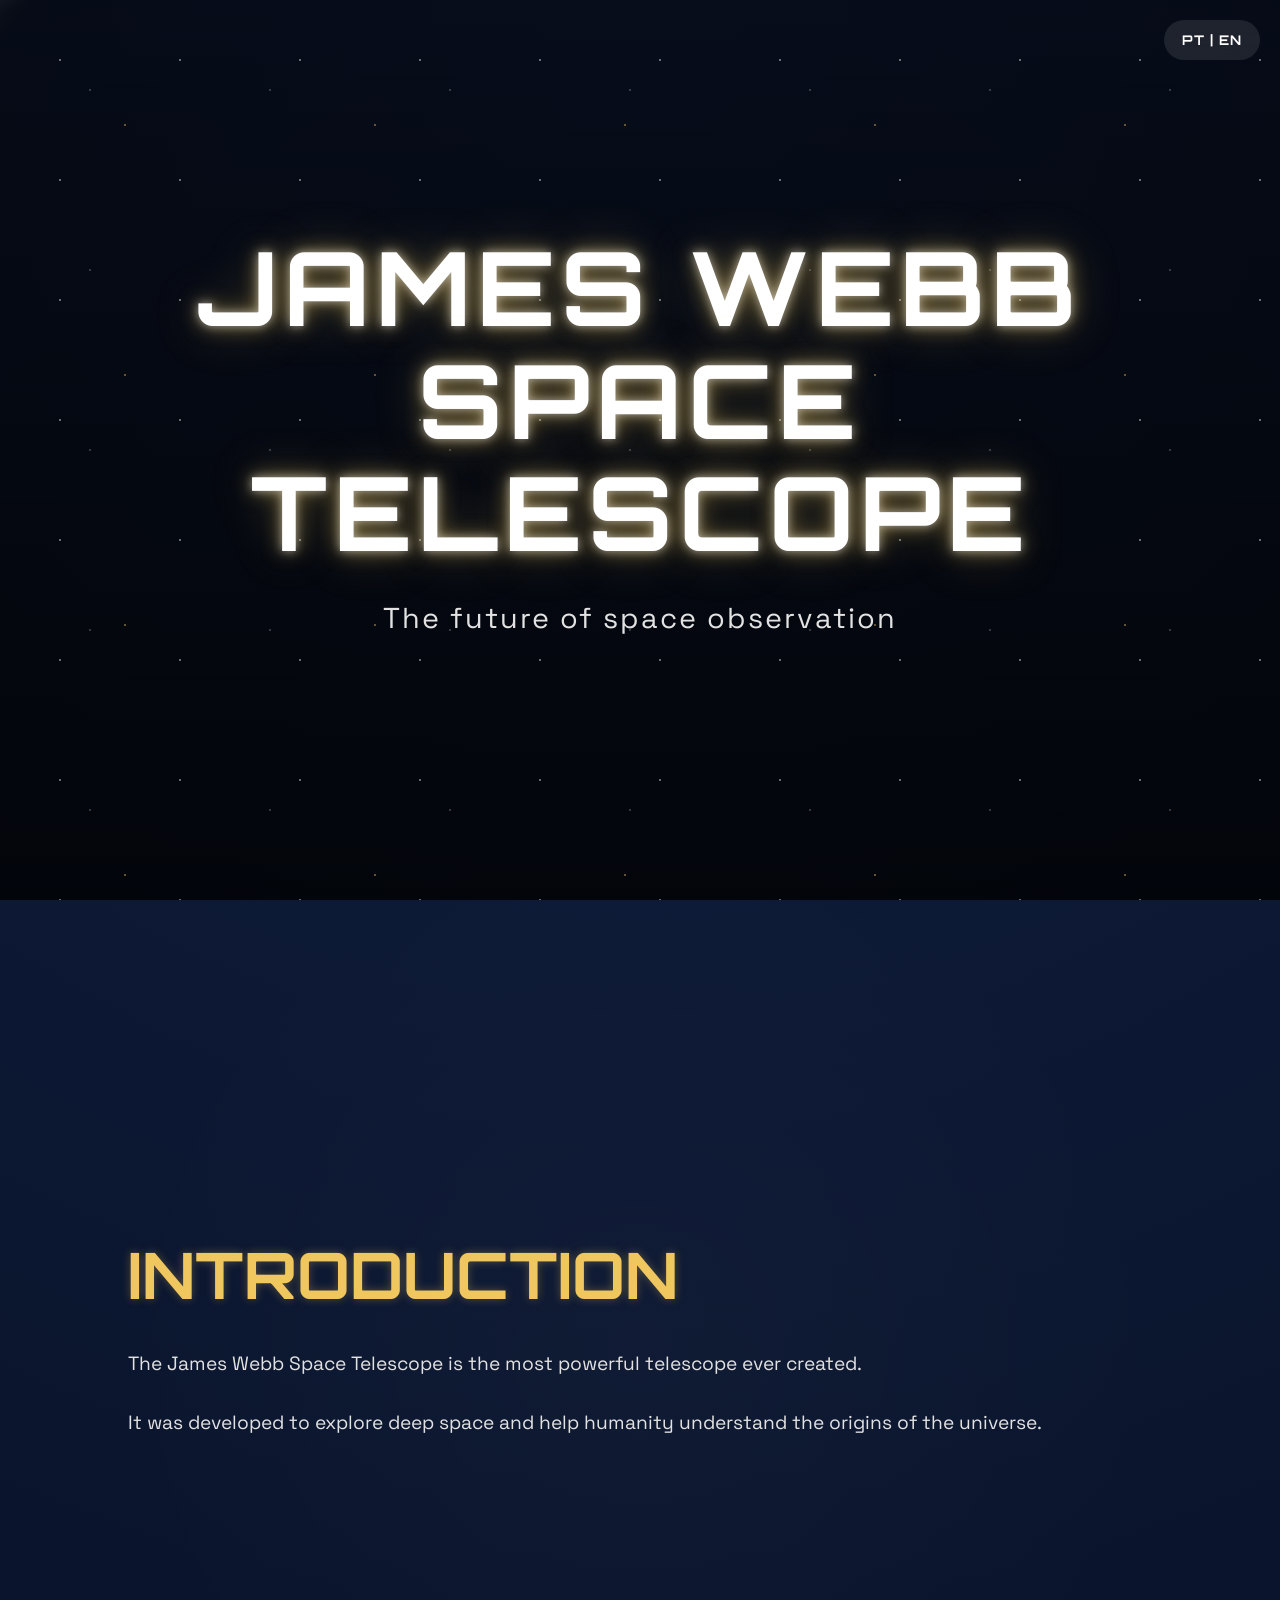
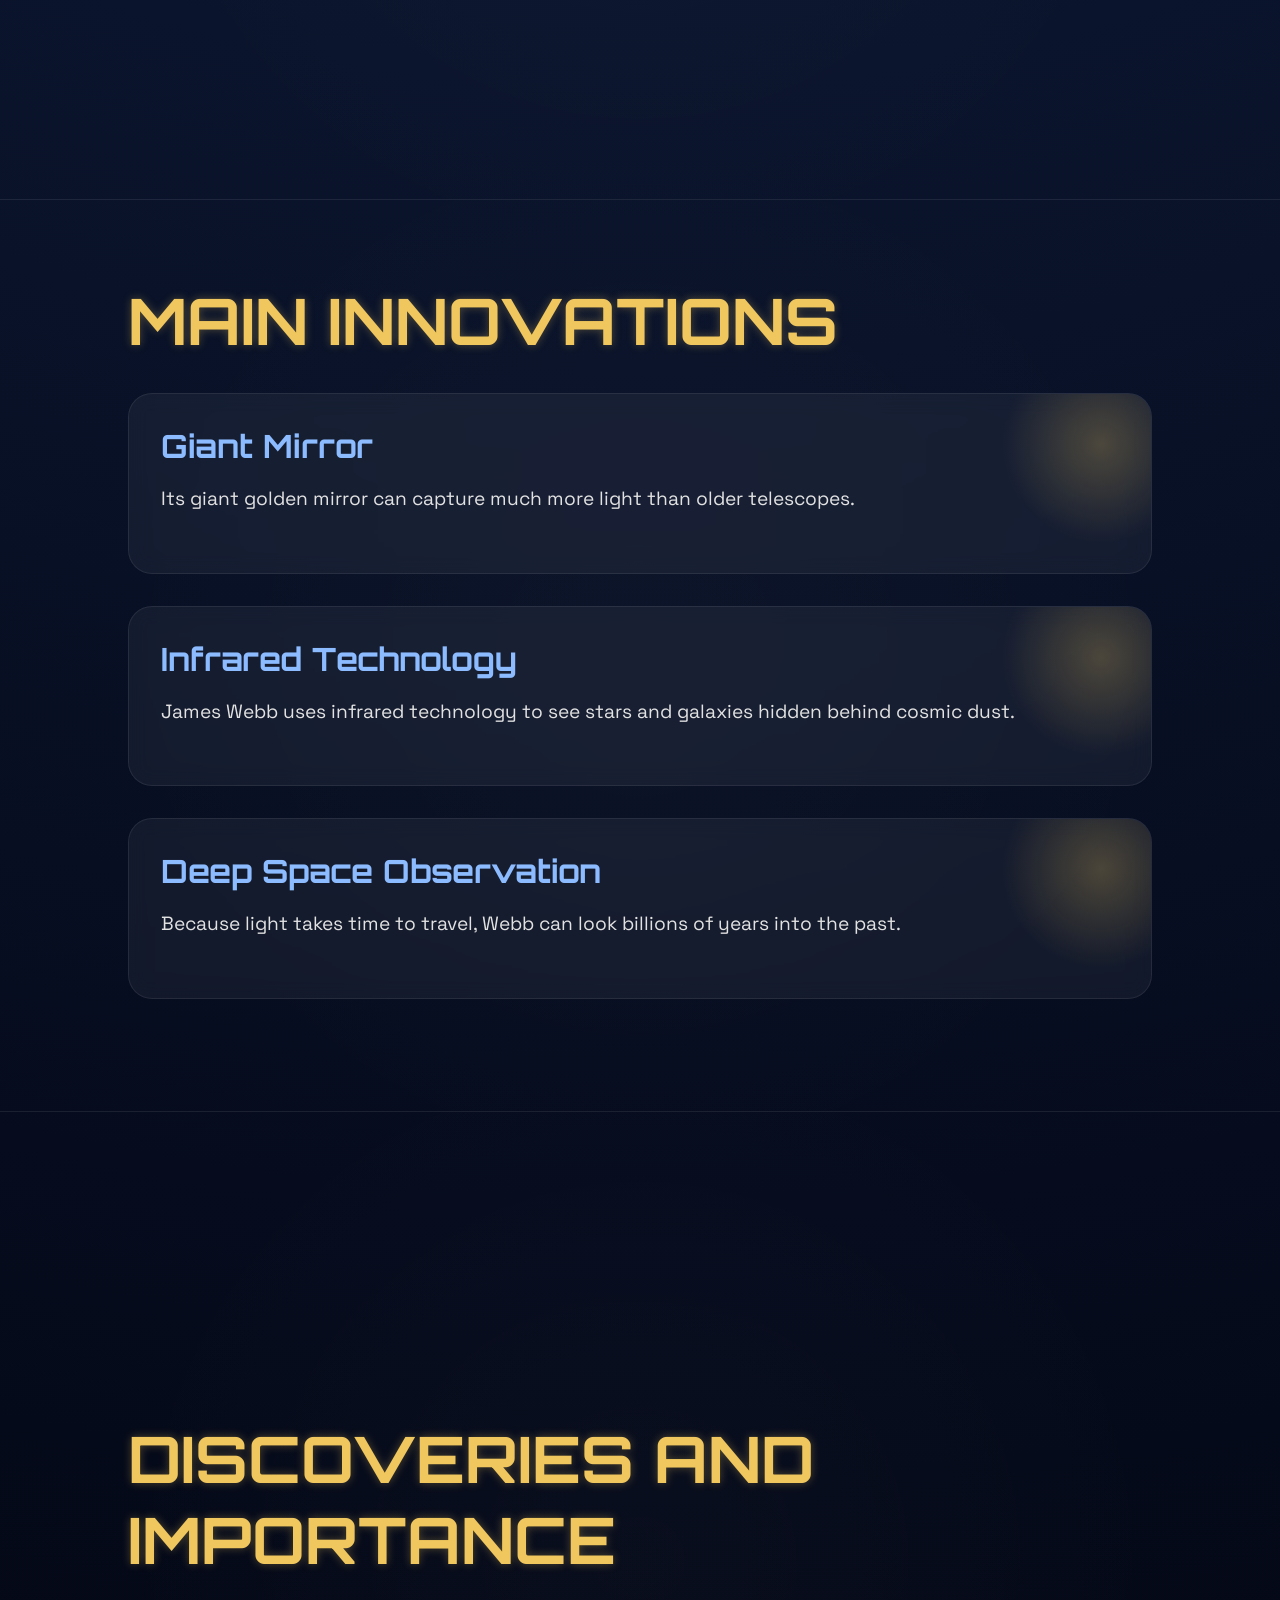
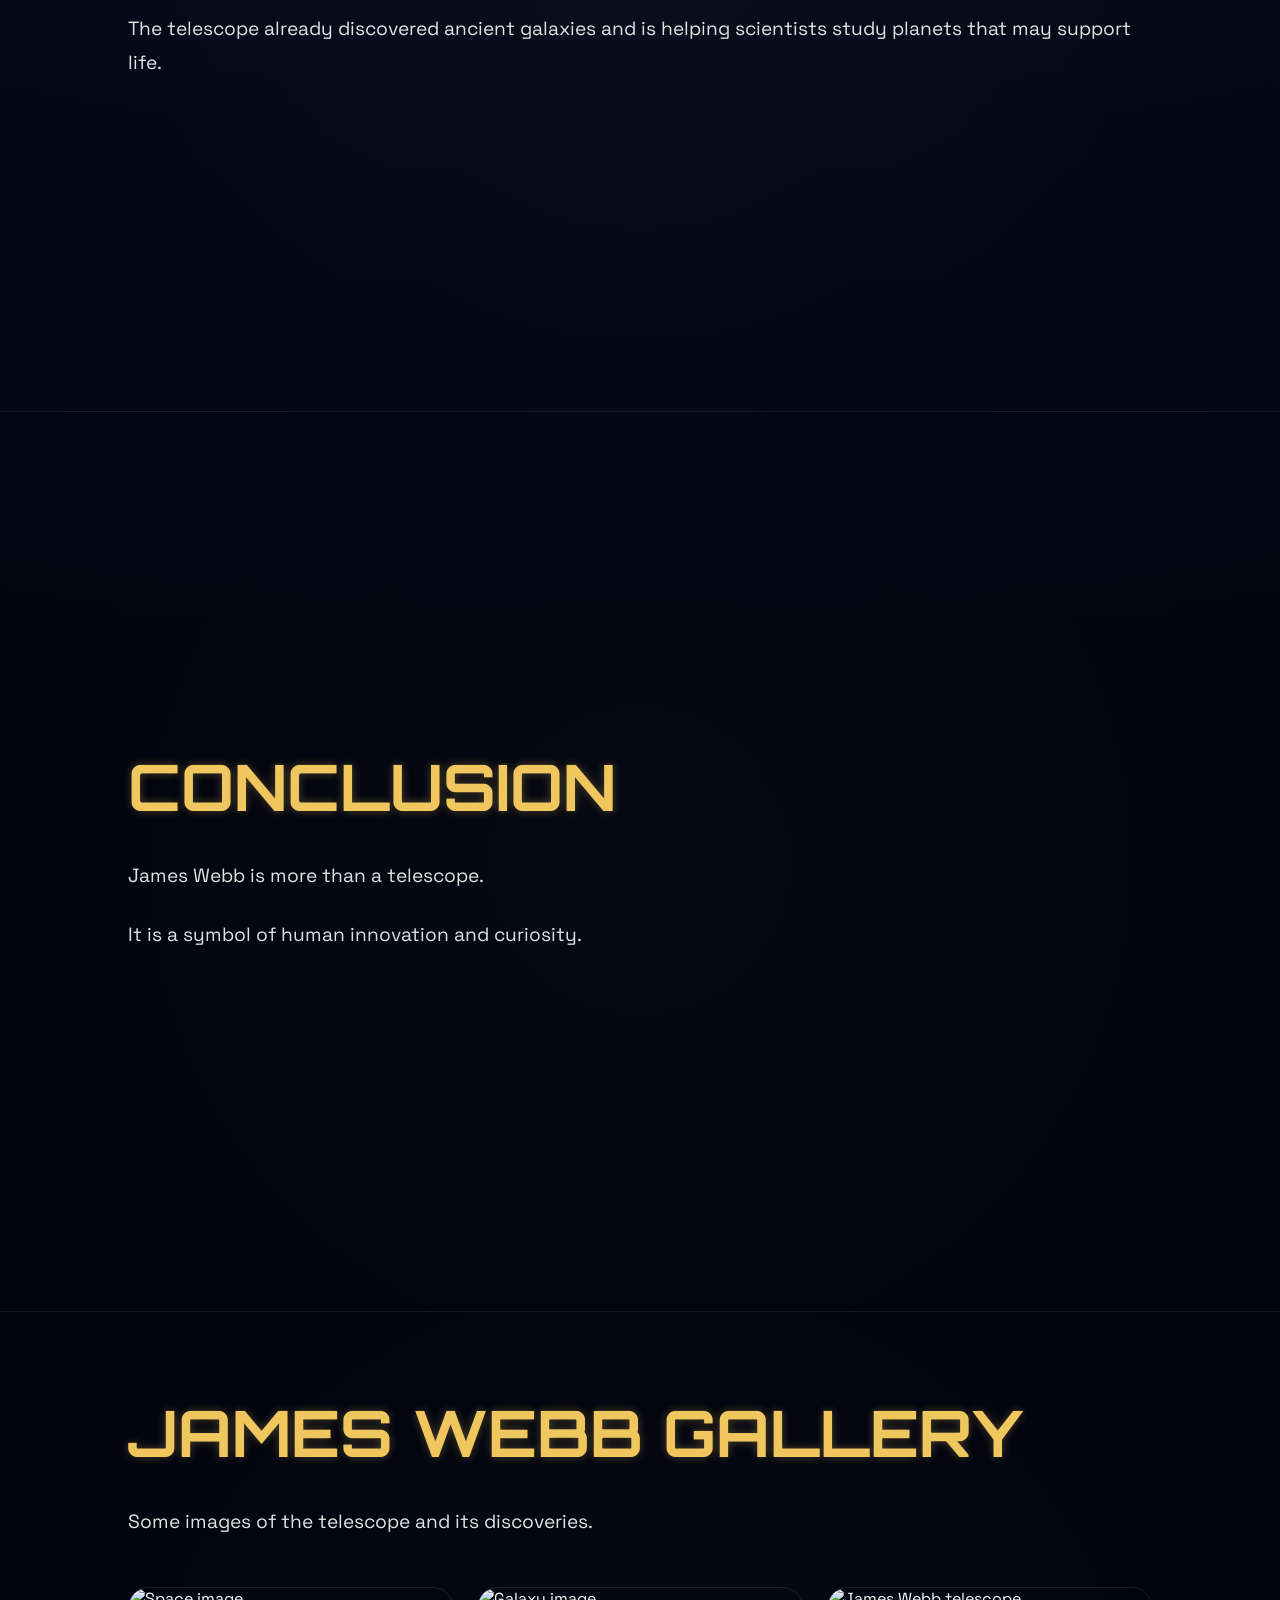
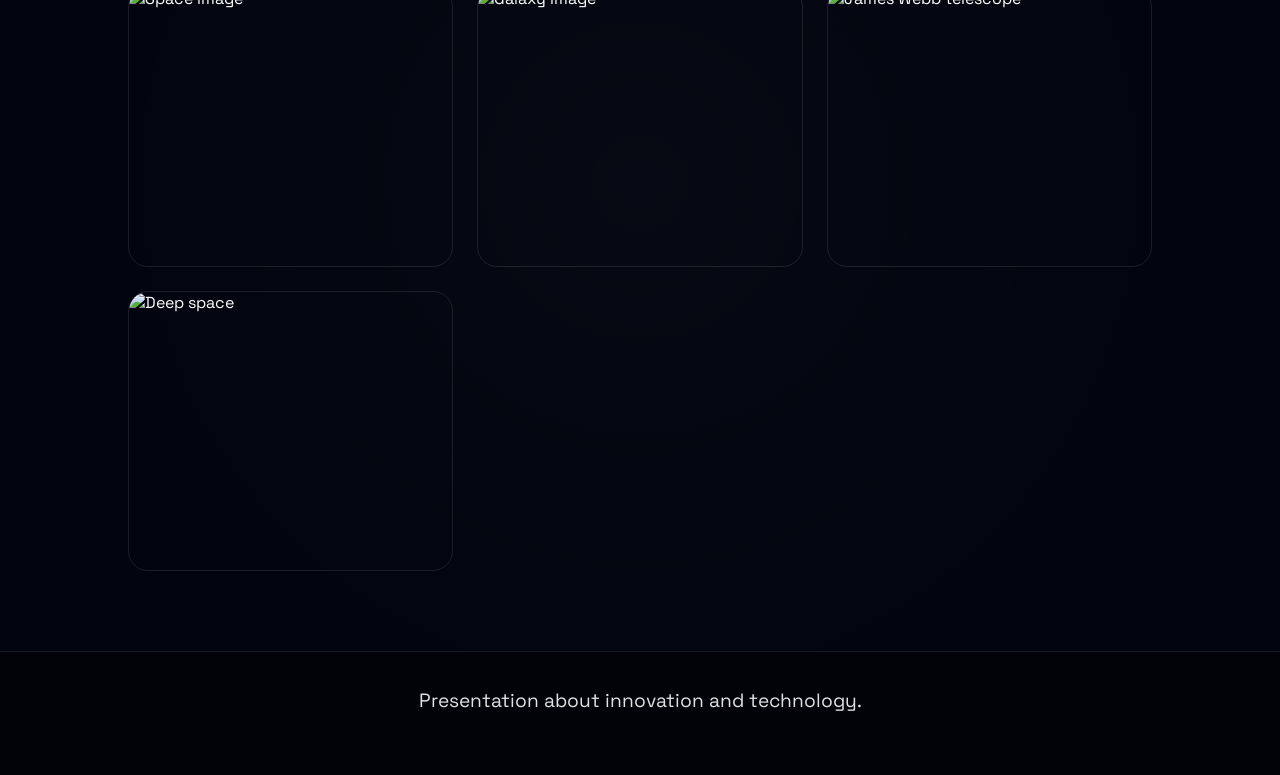
==== index.html @ 419c074c "Add files via upload" ====
<!doctype html>
<html lang="en">
  <head>

    <!-- Ícone da página -->
    <link rel="icon" type="image/x-icon" href="https://www.esa.int/var/esa/storage/images/esa_multimedia/images/2021/06/webb_spacecraft_artist_s_impression/23320227-1-eng-GB/Webb_spacecraft_artist_s_impression_pillars.png" />

    <!-- Configurações básicas -->
    <meta charset="UTF-8" />
    <meta name="viewport" content="width=device-width, initial-scale=1.0" />

    <!-- Fontes -->
    <link rel="preconnect" href="https://fonts.googleapis.com" />
    <link rel="preconnect" href="https://fonts.gstatic.com" crossorigin />

    <link
      href="https://fonts.googleapis.com/css2?family=Orbitron:wght@400;600;700;800&family=Space+Grotesk:wght@300;400;500;700&display=swap"
      rel="stylesheet"
    />

    <!-- CSS -->
    <link rel="stylesheet" href="style.css" />

    <!-- Título -->
    <title>James Webb Space Telescope</title>
  </head>

  <body>
    <!-- James Webb seguindo o cursor -->

    <img
      id="webb-follow"
      src="https://www.esa.int/var/esa/storage/images/esa_multimedia/images/2021/06/webb_spacecraft_artist_s_impression/23320227-1-eng-GB/Webb_spacecraft_artist_s_impression_pillars.png"
      alt="James Webb Telescope"
    />

    <!-- Botão de tradução -->
    <button id="translate-button">PT | EN</button>

    <!-- Cabeçalho -->
    <header class="header">
      <div class="hero-content">
        <!-- Português -->
        <h1 class="lang-pt">Telescópio Espacial James Webb</h1>

        <!-- Inglês -->
        <h1 class="lang-en">James Webb Space Telescope</h1>

        <!-- Português -->
        <p class="subtitle lang-pt">O futuro da observação espacial</p>

        <!-- Inglês -->
        <p class="subtitle lang-en">The future of space observation</p>
      </div>
    </header>

    <!-- Conteúdo principal -->
    <main class="main-content">
      <!-- Introdução -->
      <section>
        <div class="content">
          <h2 class="lang-pt">Introdução</h2>

          <h2 class="lang-en">Introduction</h2>

          <p class="lang-pt">
            O James Webb é o telescópio mais poderoso já criado.
          </p>

          <p class="lang-en">
            The James Webb Space Telescope is the most powerful telescope ever
            created.
          </p>

          <p class="lang-pt">
            Ele foi desenvolvido para explorar o espaço profundo e ajudar a
            humanidade a entender a origem do universo.
          </p>

          <p class="lang-en">
            It was developed to explore deep space and help humanity understand
            the origins of the universe.
          </p>
        </div>
      </section>

      <!-- Inovações -->
      <section>
        <div class="content">
          <h2 class="lang-pt">Principais Inovações</h2>

          <h2 class="lang-en">Main Innovations</h2>

          <!-- Card -->
          <article>
            <h3 class="lang-pt">Espelho Gigante</h3>

            <h3 class="lang-en">Giant Mirror</h3>

            <p class="lang-pt">
              Seu enorme espelho dourado consegue captar muito mais luz que
              telescópios antigos.
            </p>

            <p class="lang-en">
              Its giant golden mirror can capture much more light than older
              telescopes.
            </p>
          </article>

          <!-- Card -->
          <article>
            <h3 class="lang-pt">Tecnologia Infravermelha</h3>

            <h3 class="lang-en">Infrared Technology</h3>

            <p class="lang-pt">
              O James Webb utiliza tecnologia infravermelha para observar
              estrelas e galáxias escondidas.
            </p>

            <p class="lang-en">
              James Webb uses infrared technology to see stars and galaxies
              hidden behind cosmic dust.
            </p>
          </article>

          <!-- Card -->
          <article>
            <h3 class="lang-pt">Observação do Espaço Profundo</h3>

            <h3 class="lang-en">Deep Space Observation</h3>

            <p class="lang-pt">
              Como a luz leva tempo para viajar, o Webb consegue observar
              bilhões de anos no passado.
            </p>

            <p class="lang-en">
              Because light takes time to travel, Webb can look billions of
              years into the past.
            </p>
          </article>
        </div>
      </section>

      <!-- Descobertas -->
      <section>
        <div class="content">
          <h2 class="lang-pt">Descobertas e Importância</h2>

          <h2 class="lang-en">Discoveries and Importance</h2>

          <p class="lang-pt">
            O telescópio já descobriu galáxias antigas e ajuda cientistas a
            estudar planetas que podem abrigar vida.
          </p>

          <p class="lang-en">
            The telescope already discovered ancient galaxies and is helping
            scientists study planets that may support life.
          </p>
        </div>
      </section>

      <!-- Conclusão -->
      <section>
        <div class="content">
          <h2 class="lang-pt">Conclusão</h2>

          <h2 class="lang-en">Conclusion</h2>

          <p class="lang-pt">O James Webb é mais que um telescópio.</p>

          <p class="lang-en">James Webb is more than a telescope.</p>

          <p class="lang-pt">
            Ele é um símbolo da inovação e da curiosidade humana.
          </p>

          <p class="lang-en">
            It is a symbol of human innovation and curiosity.
          </p>
        </div>
      </section>

      <!-- Galeria Final -->

      <section class="gallery-section">
        <div class="content">
          <!-- Português -->
          <h2 class="lang-pt">Galeria do James Webb</h2>

          <!-- Inglês -->
          <h2 class="lang-en">James Webb Gallery</h2>

          <!-- Português -->
          <p class="lang-pt">
            Algumas imagens do telescópio e de suas descobertas.
          </p>

          <!-- Inglês -->
          <p class="lang-en">
            Some images of the telescope and its discoveries.
          </p>

          <!-- Grid de imagens -->
          <div class="gallery-grid">
            <!-- Imagem 1 -->
            <img
              src="https://images.unsplash.com/photo-1446776877081-d282a0f896e2?q=80&w=2072&auto=format&fit=crop"
              alt="Space image"
            />

            <!-- Imagem 2 -->
            <img
              src="https://images.unsplash.com/photo-1462331940025-496dfbfc7564?q=80&w=1974&auto=format&fit=crop"
              alt="Galaxy image"
            />

            <!-- Imagem 3 -->
            <img
              src="https://images.unsplash.com/photo-1451187580459-43490279c0fa?q=80&w=2072&auto=format&fit=crop"
              alt="James Webb telescope"
            />

            <!-- Imagem 4 -->
            <img
              src="https://images.unsplash.com/photo-1419242902214-272b3f66ee7a?q=80&w=2013&auto=format&fit=crop"
              alt="Deep space"
            />
          </div>
        </div>
      </section>
    </main>

    <!-- Rodapé -->
    <footer class="footer">
      <p class="lang-pt">Apresentação sobre inovação e tecnologia.</p>

      <p class="lang-en">Presentation about innovation and technology.</p>
    </footer>

    <script src="script.js"></script>
  </body>
</html>
---- style.css ----
/* RESET */

* {
  margin: 0;
  padding: 0;
  box-sizing: border-box;
}

/* BODY */

body {
  background: radial-gradient(circle at top, #102042, #02040f 70%);

  color: white;

  font-family: "Space Grotesk", sans-serif;

  overflow-x: hidden;

  scroll-behavior: smooth;
}

/* =========================
   BOTÃO TRADUTOR
========================= */

#translate-button {
  position: fixed;

  top: 20px;
  right: 20px;

  z-index: 999;

  padding: 12px 18px;

  border: none;
  border-radius: 50px;

  background: rgba(255, 255, 255, 0.1);

  color: white;

  font-family: "Orbitron", sans-serif;

  font-weight: bold;

  letter-spacing: 1px;

  cursor: pointer;

  backdrop-filter: blur(10px);

  transition: 0.3s;
}

#translate-button:hover {
  background: rgba(255, 255, 255, 0.2);

  transform: scale(1.05);
}

/* =========================
   HEADER
========================= */

.header {
  min-height: 100vh;

  display: flex;
  justify-content: center;
  align-items: center;

  text-align: center;

  padding: 2rem;

  position: relative;

  overflow: hidden;
}

/* =========================
   IMAGEM DE FUNDO
========================= */

.header::before {
  content: "";

  position: absolute;
  inset: 0;

  background-image:
    linear-gradient(rgba(0, 0, 0, 0.6), rgba(0, 0, 0, 0.8)),
    url("https://media.newyorker.com/photos/62d1db70ae139235b1b5fd2e/master/pass/Galchen-Telescope.jpg");

  background-size: cover;
  background-position: center;

  animation: zoomBackground 25s linear infinite alternate;

  z-index: 0;
}

/* =========================
   ESTRELAS ANIMADAS
========================= */

.header::after {
  content: "";

  position: absolute;
  inset: 0;

  background-image:
    radial-gradient(white 1px, transparent 1px),
    radial-gradient(#ffffff80 1px, transparent 1px),
    radial-gradient(#f0c75e 1px, transparent 1px);

  background-size:
    120px 120px,
    180px 180px,
    250px 250px;

  opacity: 0.4;

  animation: starsMove 60s linear infinite;

  z-index: 0;
}

/* =========================
   HERO
========================= */

.hero-content {
  position: relative;

  z-index: 1;

  max-width: 1000px;

  animation: fadeUp 1.5s ease;
}

/* =========================
   TÍTULO PRINCIPAL
========================= */

h1 {
  font-family: "Orbitron", sans-serif;

  font-size: clamp(3rem, 8vw, 7rem);

  text-transform: uppercase;

  letter-spacing: 6px;

  line-height: 1.1;

  margin-bottom: 1.5rem;

  text-shadow:
    0 0 10px #ffffff80,
    0 0 20px #f0c75e80,
    0 0 50px #f0c75e50;
}

/* =========================
   SUBTITLE
========================= */

.subtitle {
  font-size: clamp(1.2rem, 3vw, 1.8rem);

  color: #e2e2e2;

  letter-spacing: 2px;
}

/* =========================
   MAIN
========================= */

.main-content {
  width: 100%;
}

/* =========================
   SECTIONS
========================= */

section {
  min-height: 100vh;

  display: flex;
  align-items: center;

  padding: 5rem 10%;

  border-bottom: 1px solid #ffffff15;

  position: relative;

  opacity: 0;

  transform: translateY(60px);

  transition:
    opacity 1s ease,
    transform 1s ease;
}

section.show {
  opacity: 1;

  transform: translateY(0);
}

/* =========================
   FUNDO DAS SEÇÕES
========================= */

section::before {
  content: "";

  position: absolute;
  inset: 0;

  background: radial-gradient(
    circle at center,
    rgba(255, 255, 255, 0.02),
    transparent 70%
  );

  pointer-events: none;
}

/* =========================
   CONTENT
========================= */

.content {
  width: 100%;
  max-width: 1100px;

  margin: auto;

  position: relative;
  z-index: 1;
}

/* =========================
   TÍTULOS
========================= */

h2 {
  font-family: "Orbitron", sans-serif;

  font-size: clamp(2rem, 5vw, 4rem);

  margin-bottom: 2rem;

  color: #f0c75e;

  text-transform: uppercase;

  text-shadow: 0 0 10px #f0c75e50;
}

h3 {
  font-family: "Orbitron", sans-serif;

  font-size: clamp(1.5rem, 3vw, 2rem);

  margin-bottom: 1rem;

  color: #8cbcff;
}

/* =========================
   TEXTOS
========================= */

p {
  font-size: clamp(1rem, 2vw, 1.2rem);

  line-height: 1.8;

  margin-bottom: 1.5rem;

  color: #e2e2e2;
}

/* =========================
   ARTICLES
========================= */

article {
  background: rgba(255, 255, 255, 0.05);

  border: 1px solid rgba(255, 255, 255, 0.08);

  border-radius: 24px;

  padding: 2rem;

  margin-bottom: 2rem;

  backdrop-filter: blur(10px);

  transition: 0.4s;

  overflow: hidden;

  position: relative;
}

/* brilho interno */

article::before {
  content: "";

  position: absolute;

  width: 200px;
  height: 200px;

  background: radial-gradient(rgba(240, 199, 94, 0.25), transparent 70%);

  top: -50px;
  right: -50px;
}

/* hover */

article:hover {
  transform: translateY(-8px);

  border-color: #f0c75e;

  box-shadow:
    0 0 25px #f0c75e30,
    0 0 60px #f0c75e15;
}

/* =========================
   FOOTER
========================= */

.footer {
  padding: 2rem;

  text-align: center;

  background-color: #010308;
}

/* =========================
   IDIOMAS
========================= */

.lang-pt {
  display: none;
}

.lang-en {
  display: block;
}

/* =========================
   GALERIA
========================= */

.gallery-section {
  min-height: auto;
}

.gallery-grid {
  display: grid;

  grid-template-columns: repeat(auto-fit, minmax(250px, 1fr));

  gap: 1.5rem;

  margin-top: 3rem;
}

/* imagens */

.gallery-grid img {
  width: 100%;

  height: 280px;

  object-fit: cover;

  border-radius: 20px;

  border: 1px solid rgba(255, 255, 255, 0.1);

  transition: 0.4s;

  cursor: pointer;
}

/* hover */

.gallery-grid img:hover {
  transform: scale(1.03);

  border-color: #f0c75e;

  box-shadow:
    0 0 20px #f0c75e40,
    0 0 50px #f0c75e20;
}

/* =========================
   ANIMAÇÕES
========================= */

@keyframes fadeUp {
  from {
    opacity: 0;
    transform: translateY(40px);
  }

  to {
    opacity: 1;
    transform: translateY(0);
  }
}

@keyframes starsMove {
  from {
    transform: translateY(0);
  }

  to {
    transform: translateY(-200px);
  }
}

@keyframes zoomBackground {
  from {
    transform: scale(1);
  }

  to {
    transform: scale(1.1);
  }
}

/* =========================
   RESPONSIVIDADE
========================= */

@media (max-width: 768px) {
  section {
    padding: 4rem 7%;
  }

  article {
    padding: 1.5rem;
  }

  #translate-button {
    top: 15px;
    right: 15px;
  }

  h1 {
    letter-spacing: 3px;
  }
}

/* =========================
   JAMES WEBB FOLLOW
========================= */

#webb-follow {
  position: fixed;

  width: 180px;

  pointer-events: none;

  z-index: 998;

  top: 0;
  left: 0;

  transform: translate(-50%, -50%) rotate(-15deg);

  transition: transform 0.15s linear;

  filter: drop-shadow(0 0 10px #ffffff50) drop-shadow(0 0 20px #f0c75e50);

  opacity: 0.9;
}

/* MOBILE */

@media (max-width: 768px) {
  #webb-follow {
    width: 50px;
  }
}
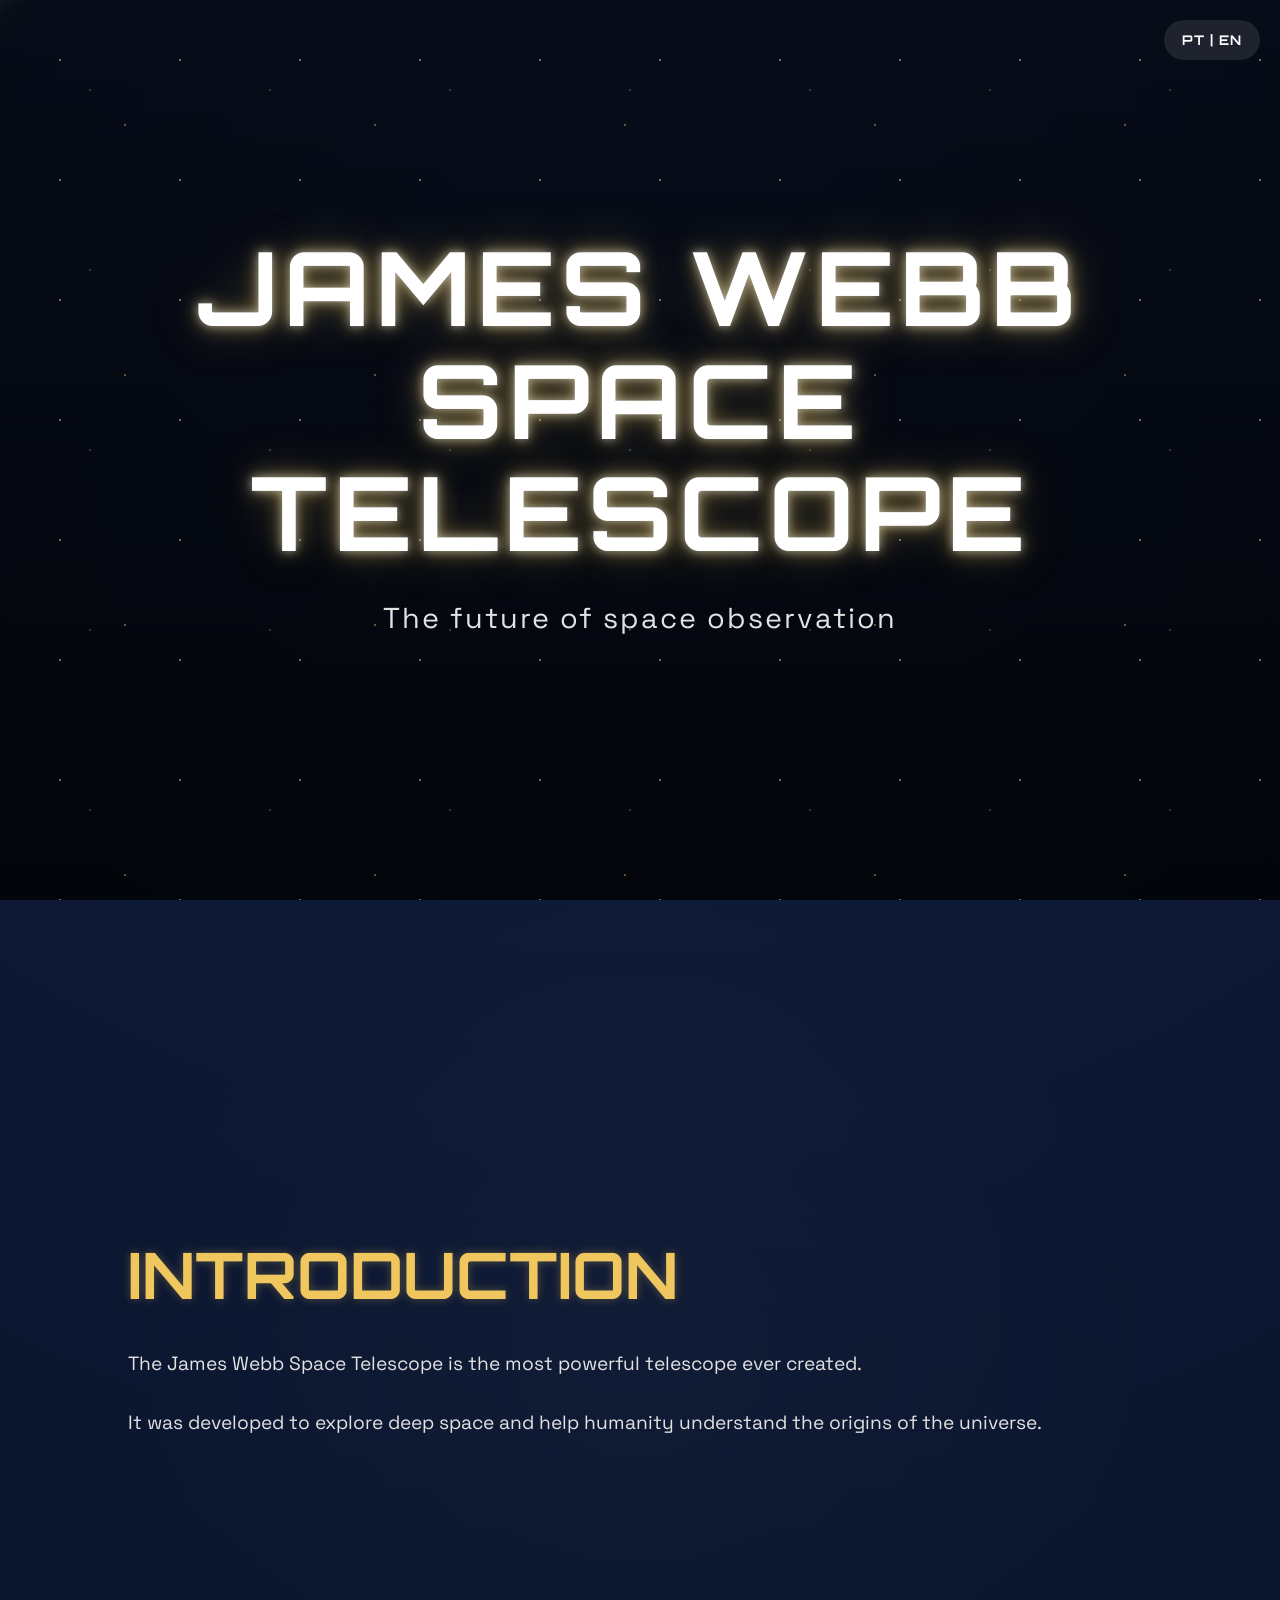
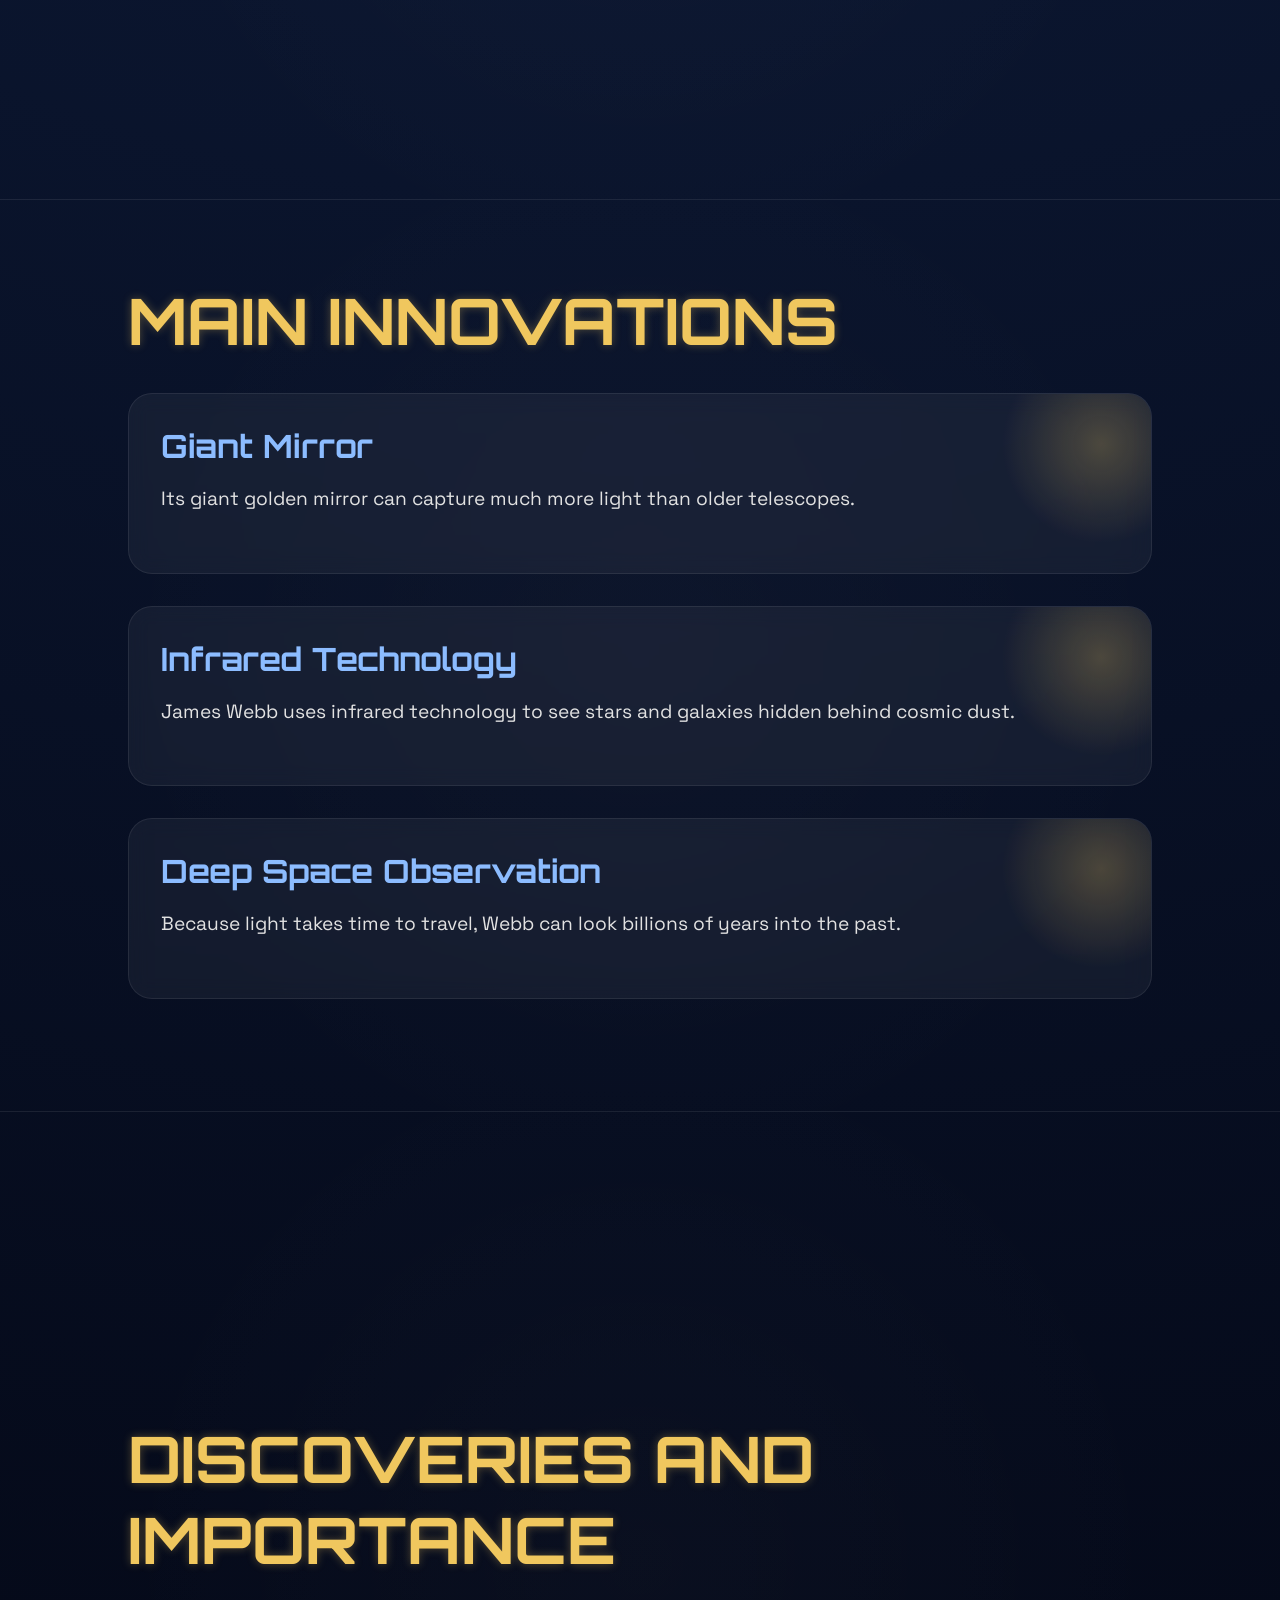
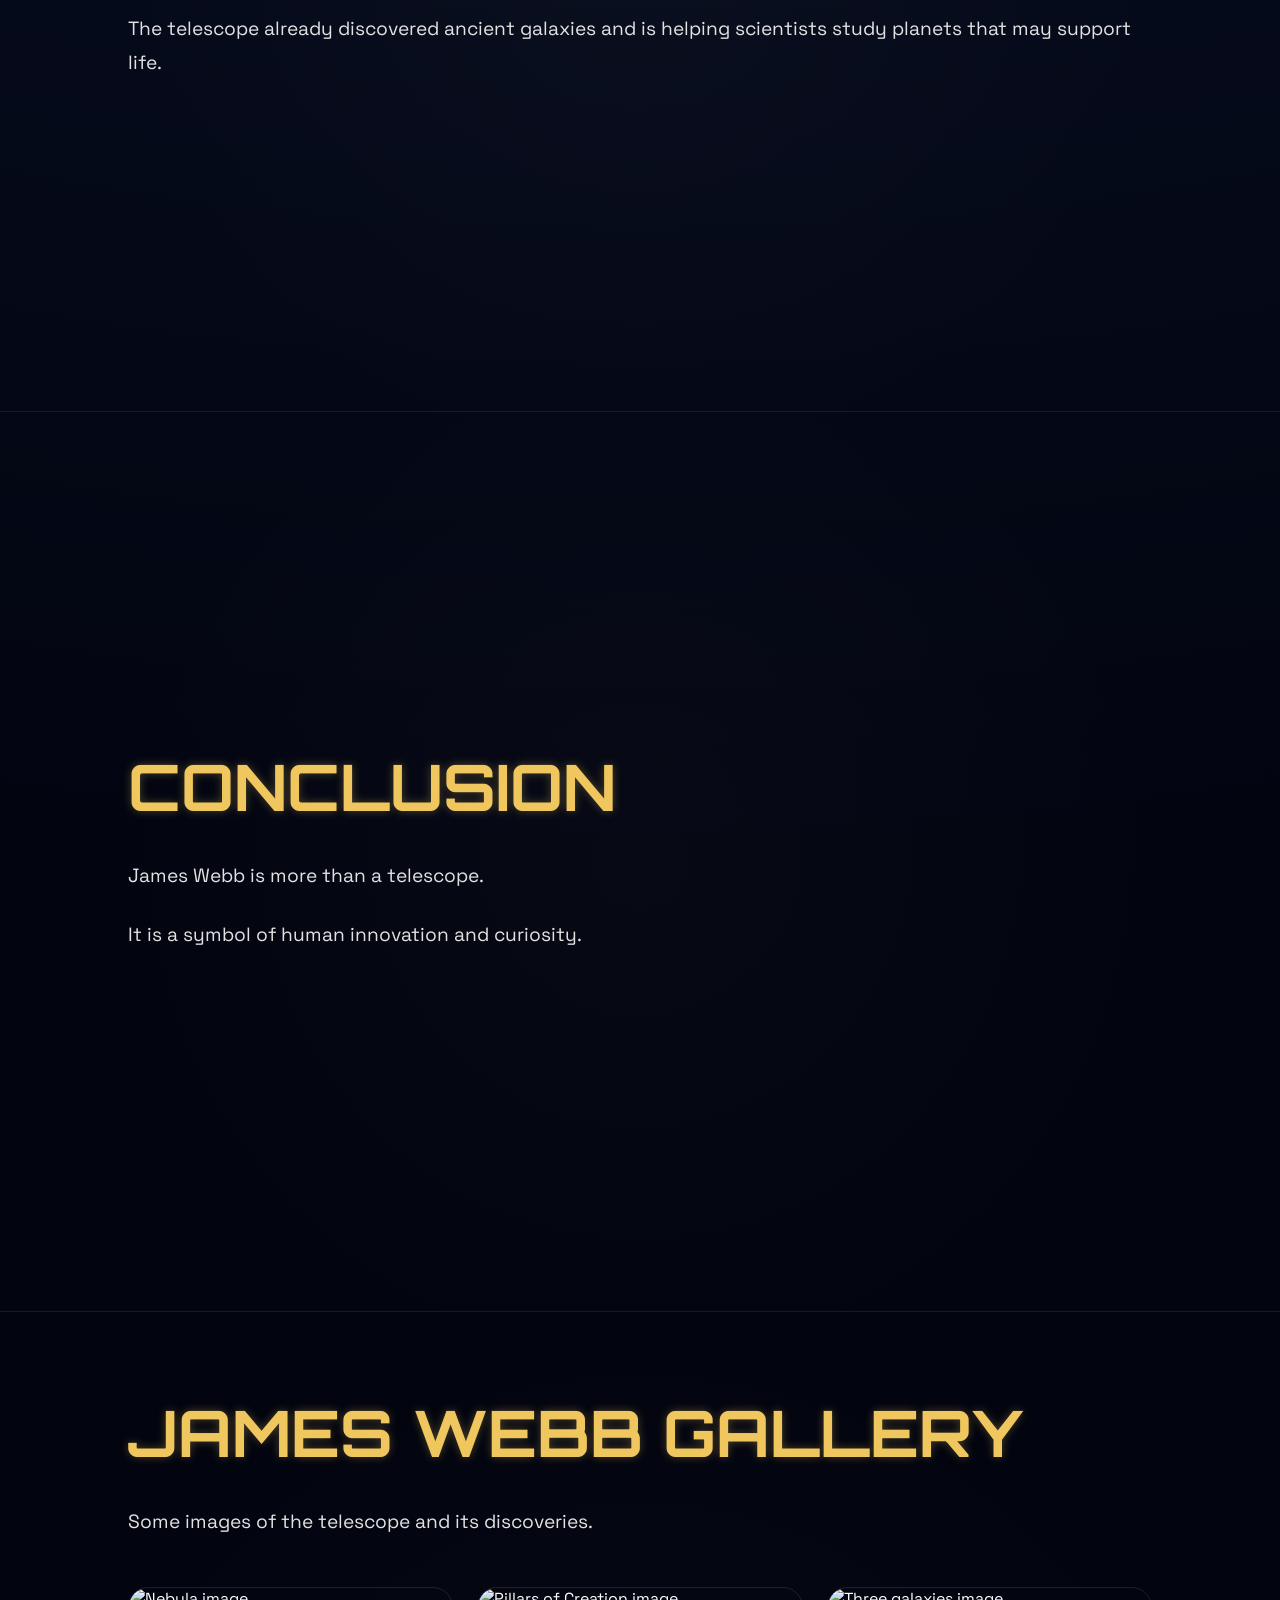
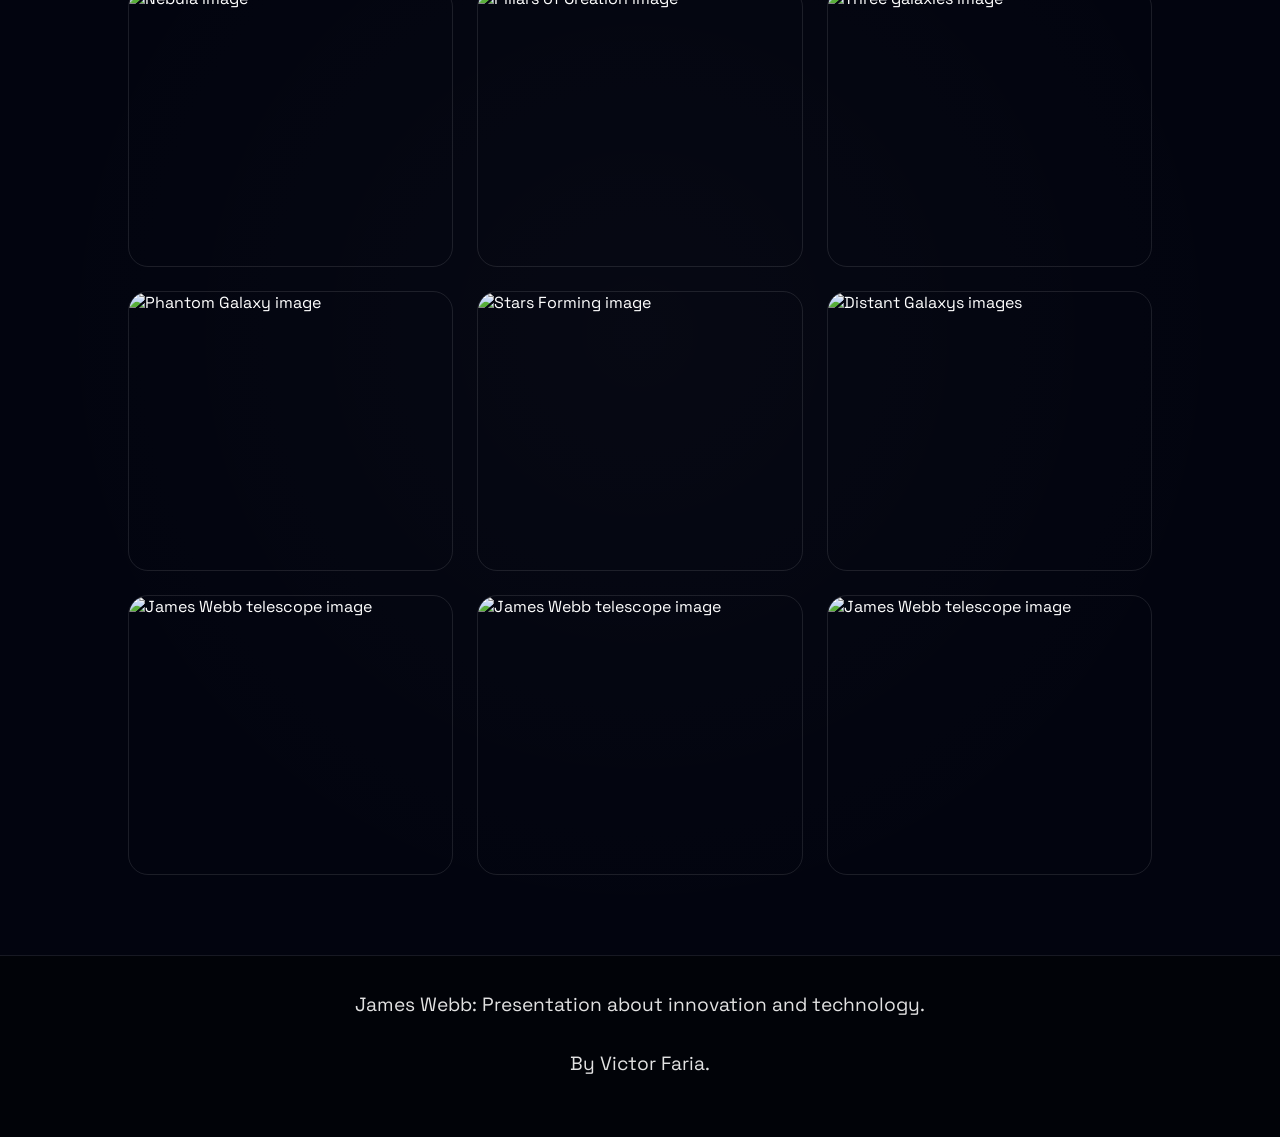
==== commit ee0d4085: "Refactor index.html for improved structure and content" ====
--- a/index.html
+++ b/index.html
@@ -1,9 +1,12 @@
 <!doctype html>
 <html lang="en">
   <head>
-
     <!-- Ícone da página -->
-    <link rel="icon" type="image/x-icon" href="https://www.esa.int/var/esa/storage/images/esa_multimedia/images/2021/06/webb_spacecraft_artist_s_impression/23320227-1-eng-GB/Webb_spacecraft_artist_s_impression_pillars.png" />
+    <link
+      rel="icon"
+      type="image/x-icon"
+      href="https://www.esa.int/var/esa/storage/images/esa_multimedia/images/2021/06/webb_spacecraft_artist_s_impression/23320227-1-eng-GB/Webb_spacecraft_artist_s_impression_pillars.png"
+    />
 
     <!-- Configurações básicas -->
     <meta charset="UTF-8" />
@@ -208,26 +211,56 @@
           <div class="gallery-grid">
             <!-- Imagem 1 -->
             <img
-              src="https://images.unsplash.com/photo-1446776877081-d282a0f896e2?q=80&w=2072&auto=format&fit=crop"
-              alt="Space image"
+              src="https://science.nasa.gov/wp-content/uploads/2023/06/webb-flickr-52259221868-30e1c78f0c-4k-jpg.webp"
+              alt="Nebula image"
             />
 
             <!-- Imagem 2 -->
             <img
-              src="https://images.unsplash.com/photo-1462331940025-496dfbfc7564?q=80&w=1974&auto=format&fit=crop"
-              alt="Galaxy image"
+              src="https://cdn.esawebb.org/archives/images/screen/pillarsofcreation_composite.jpg"
+              alt="Pillars of Creation image"
             />
 
             <!-- Imagem 3 -->
             <img
-              src="https://images.unsplash.com/photo-1451187580459-43490279c0fa?q=80&w=2072&auto=format&fit=crop"
-              alt="James Webb telescope"
+              src="https://news.northeastern.edu/wp-content/uploads/2022/07/1400.jpg?w=1024"
+              alt="Three galaxies image"
             />
 
             <!-- Imagem 4 -->
             <img
-              src="https://images.unsplash.com/photo-1419242902214-272b3f66ee7a?q=80&w=2013&auto=format&fit=crop"
-              alt="Deep space"
+              src="https://cdn.esawebb.org/archives/images/screen/potm2208a.jpg"
+              alt="Phantom Galaxy image"
+            />
+
+            <!-- Imagem 5 -->
+            <img
+              src="https://cdn.esawebb.org/archives/images/screen/weic2608a.jpg"
+              alt="Stars Forming image"
+            />
+
+            <!-- Imagem 6 -->
+            <img
+              src="https://cdn.esawebb.org/archives/images/screen/potm2509a.jpg"
+              alt="Distant Galaxys images"
+            />
+
+            <!-- Imagem 7 -->
+            <img
+              src="https://assets.b9.com.br/wp-content/uploads/2025/03/Science_JWST_508012main_mirror40_raw_full.webp"
+              alt="James Webb telescope image"
+            />
+
+            <!-- Imagem 8 -->
+            <img
+              src="https://i.metroimg.com/SdJj4Lw9HlnZl6q5wygDNbZ9CHyGs2gCfIWZ1nV72sY/w:900/q:85/f:webp/plain/https://images.metroimg.com/2025/09/01164834/james-webb-4.jpg"
+              alt="James Webb telescope image"
+            />
+
+            <!-- Imagem 9 -->
+            <img
+              src="https://p2.trrsf.com/image/fget/cf/1200/1200/middle/images.terra.com/2023/03/13/james_webb_1-sl3gcc3m2n8x.jpg"
+              alt="James Webb telescope image"
             />
           </div>
         </div>
@@ -236,9 +269,15 @@
 
     <!-- Rodapé -->
     <footer class="footer">
-      <p class="lang-pt">Apresentação sobre inovação e tecnologia.</p>
-
-      <p class="lang-en">Presentation about innovation and technology.</p>
+      <p class="lang-pt">
+        James Webb: Apresentação sobre inovação e tecnologia.
+      </p>
+      <p class="lang-pt">Por Victor Faria.</p>
+
+      <p class="lang-en">
+        James Webb: Presentation about innovation and technology.
+      </p>
+      <p class="lang-en">By Victor Faria.</p>
     </footer>
 
     <script src="script.js"></script>
--- a/style.css
+++ b/style.css
@@ -504,6 +504,6 @@
 
 @media (max-width: 768px) {
   #webb-follow {
-    width: 50px;
-  }
-}
+    width: 30px;
+  }
+}
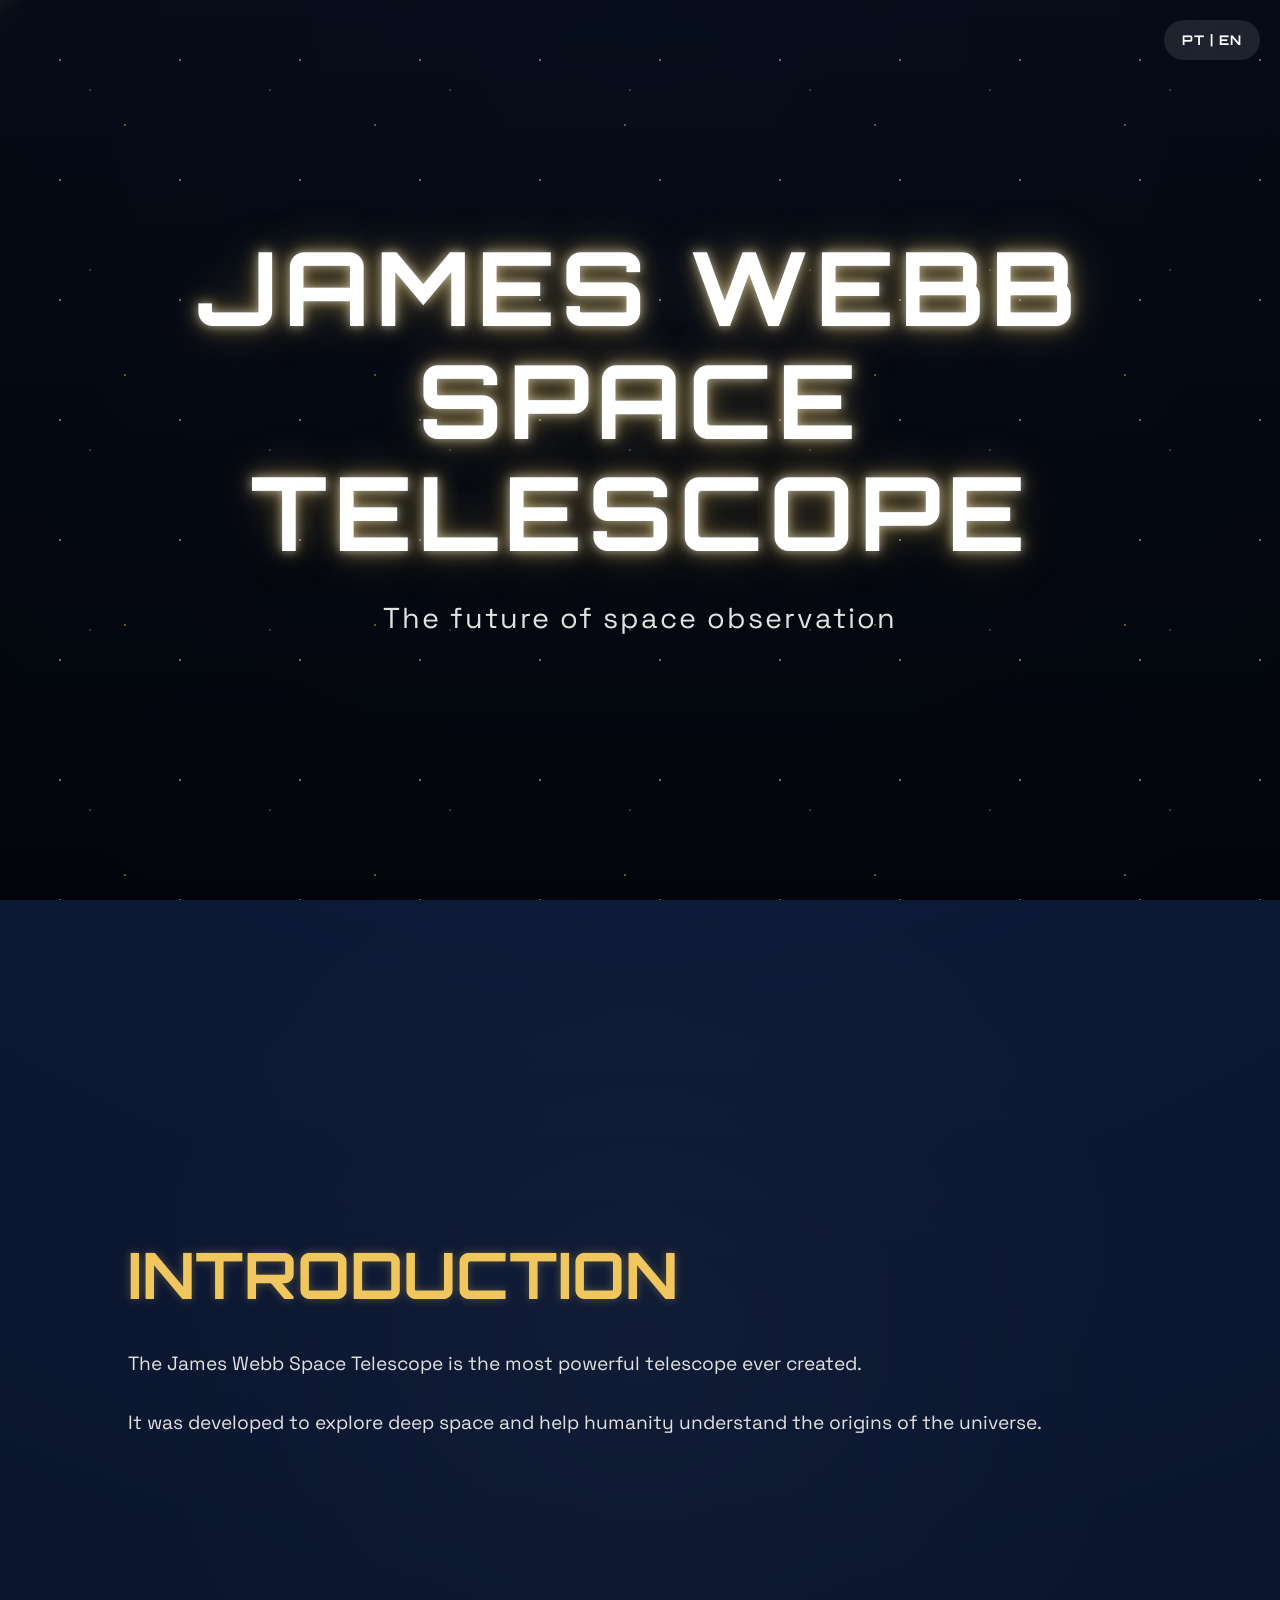
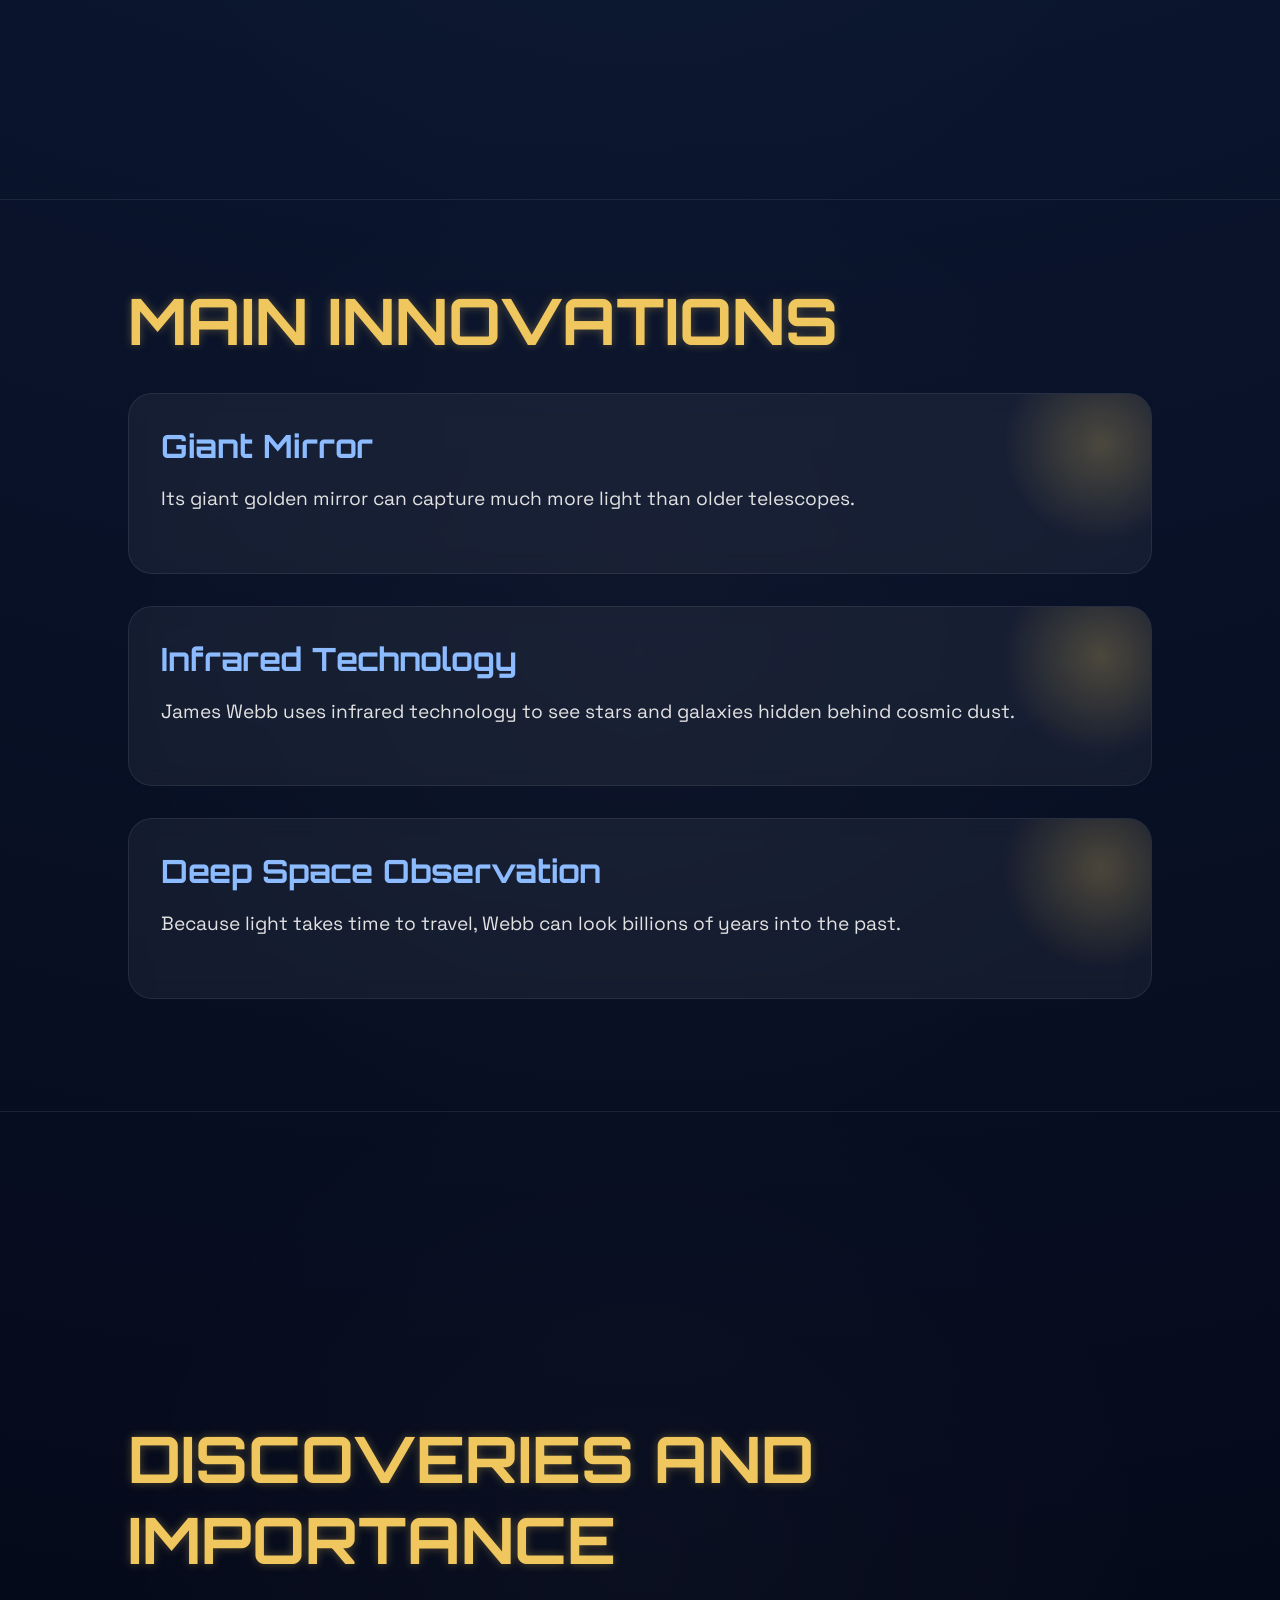
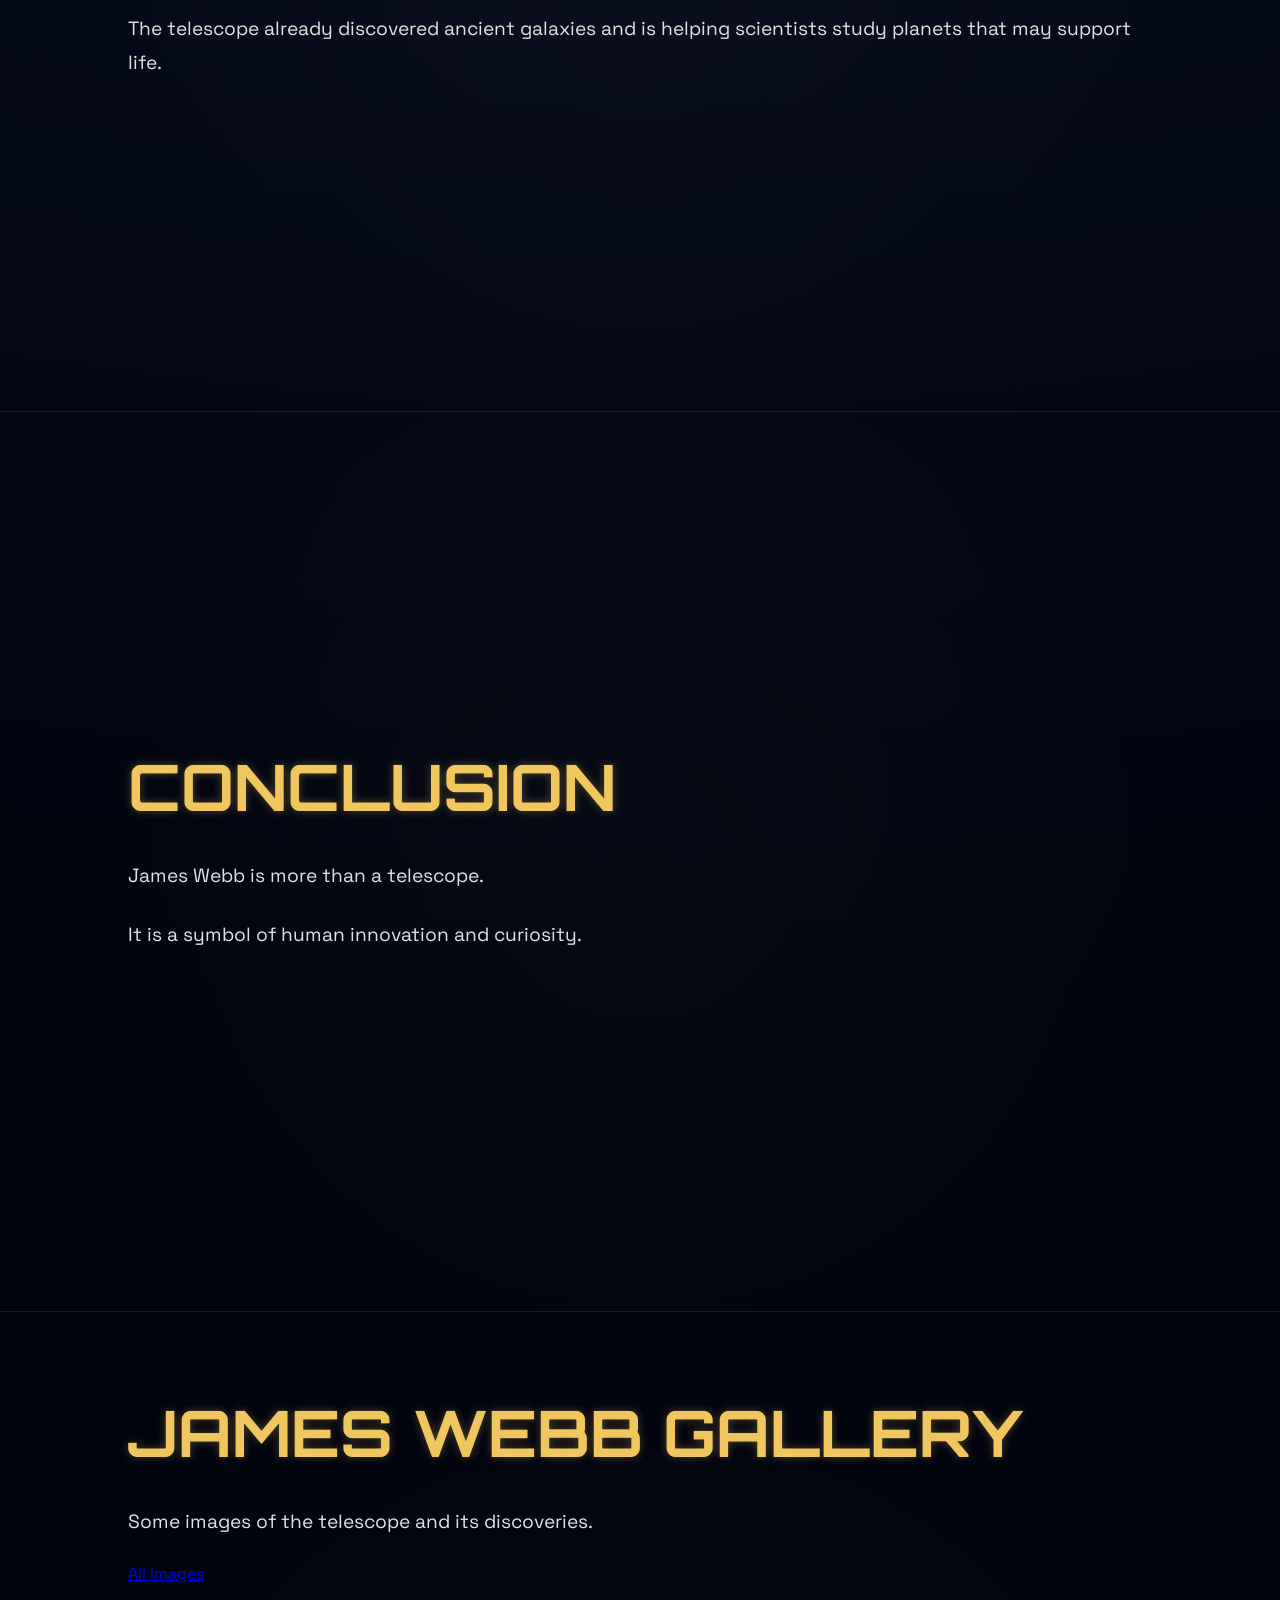
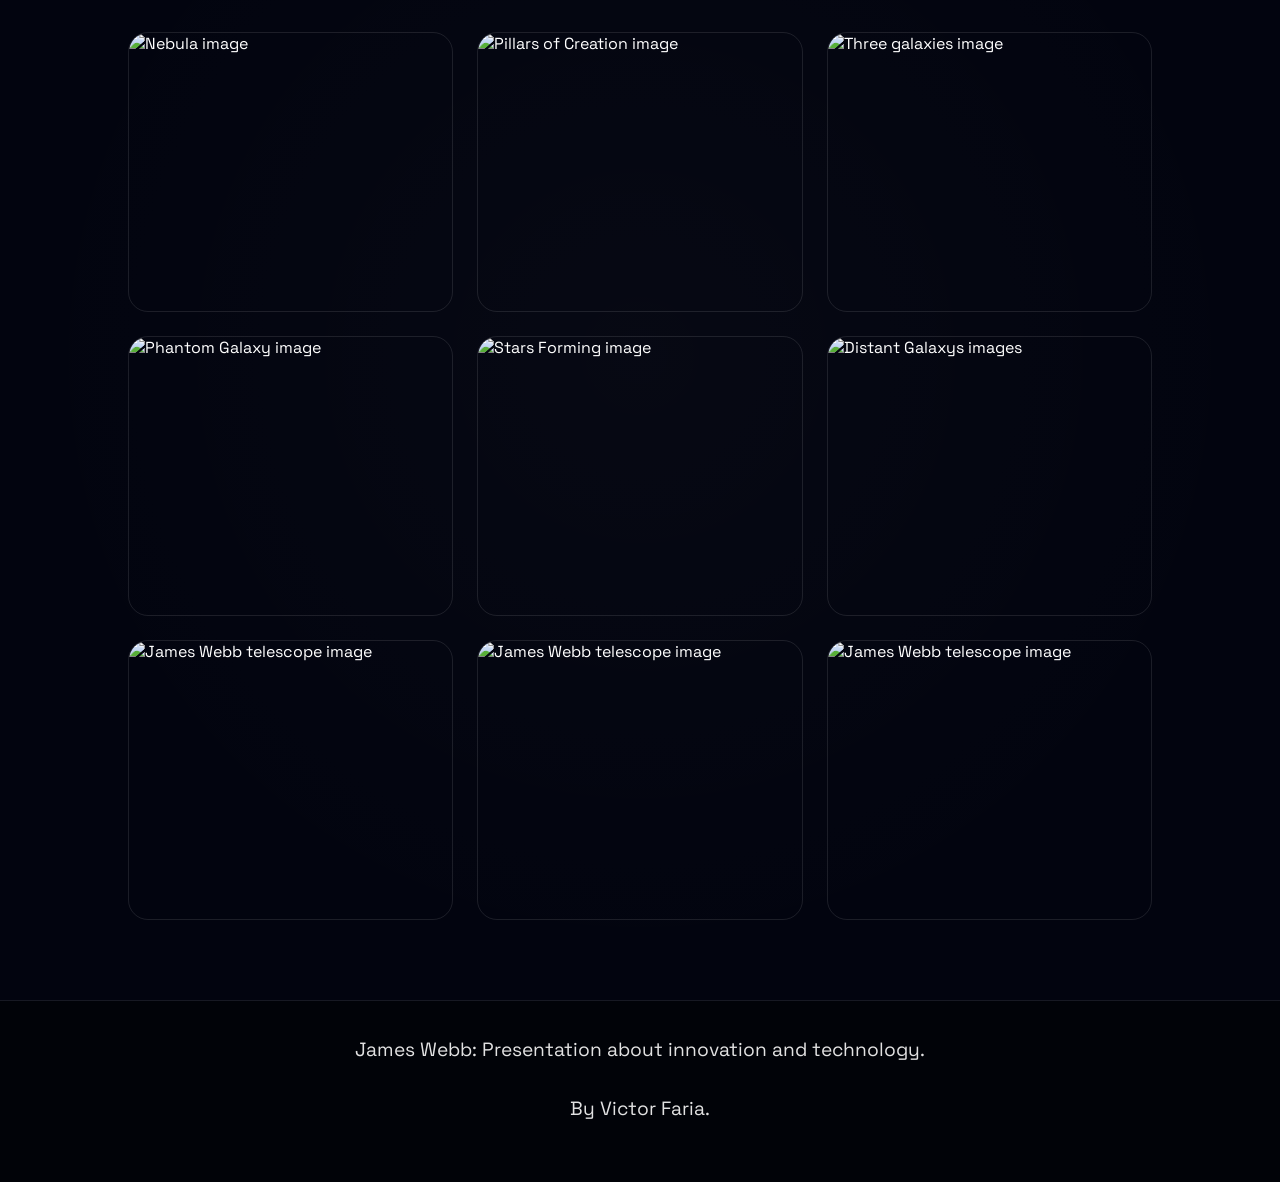
==== commit 1187be09: "Refactor index.html structure and content" ====
--- a/index.html
+++ b/index.html
@@ -201,11 +201,15 @@
           <p class="lang-pt">
             Algumas imagens do telescópio e de suas descobertas.
           </p>
+          <a href="https://esawebb.org/images/" class="lang-pt">Todas as imagens</a>
+
+          
 
           <!-- Inglês -->
           <p class="lang-en">
             Some images of the telescope and its discoveries.
           </p>
+          <a href="https://esawebb.org/images/" class="lang-en">All images</a>
 
           <!-- Grid de imagens -->
           <div class="gallery-grid">
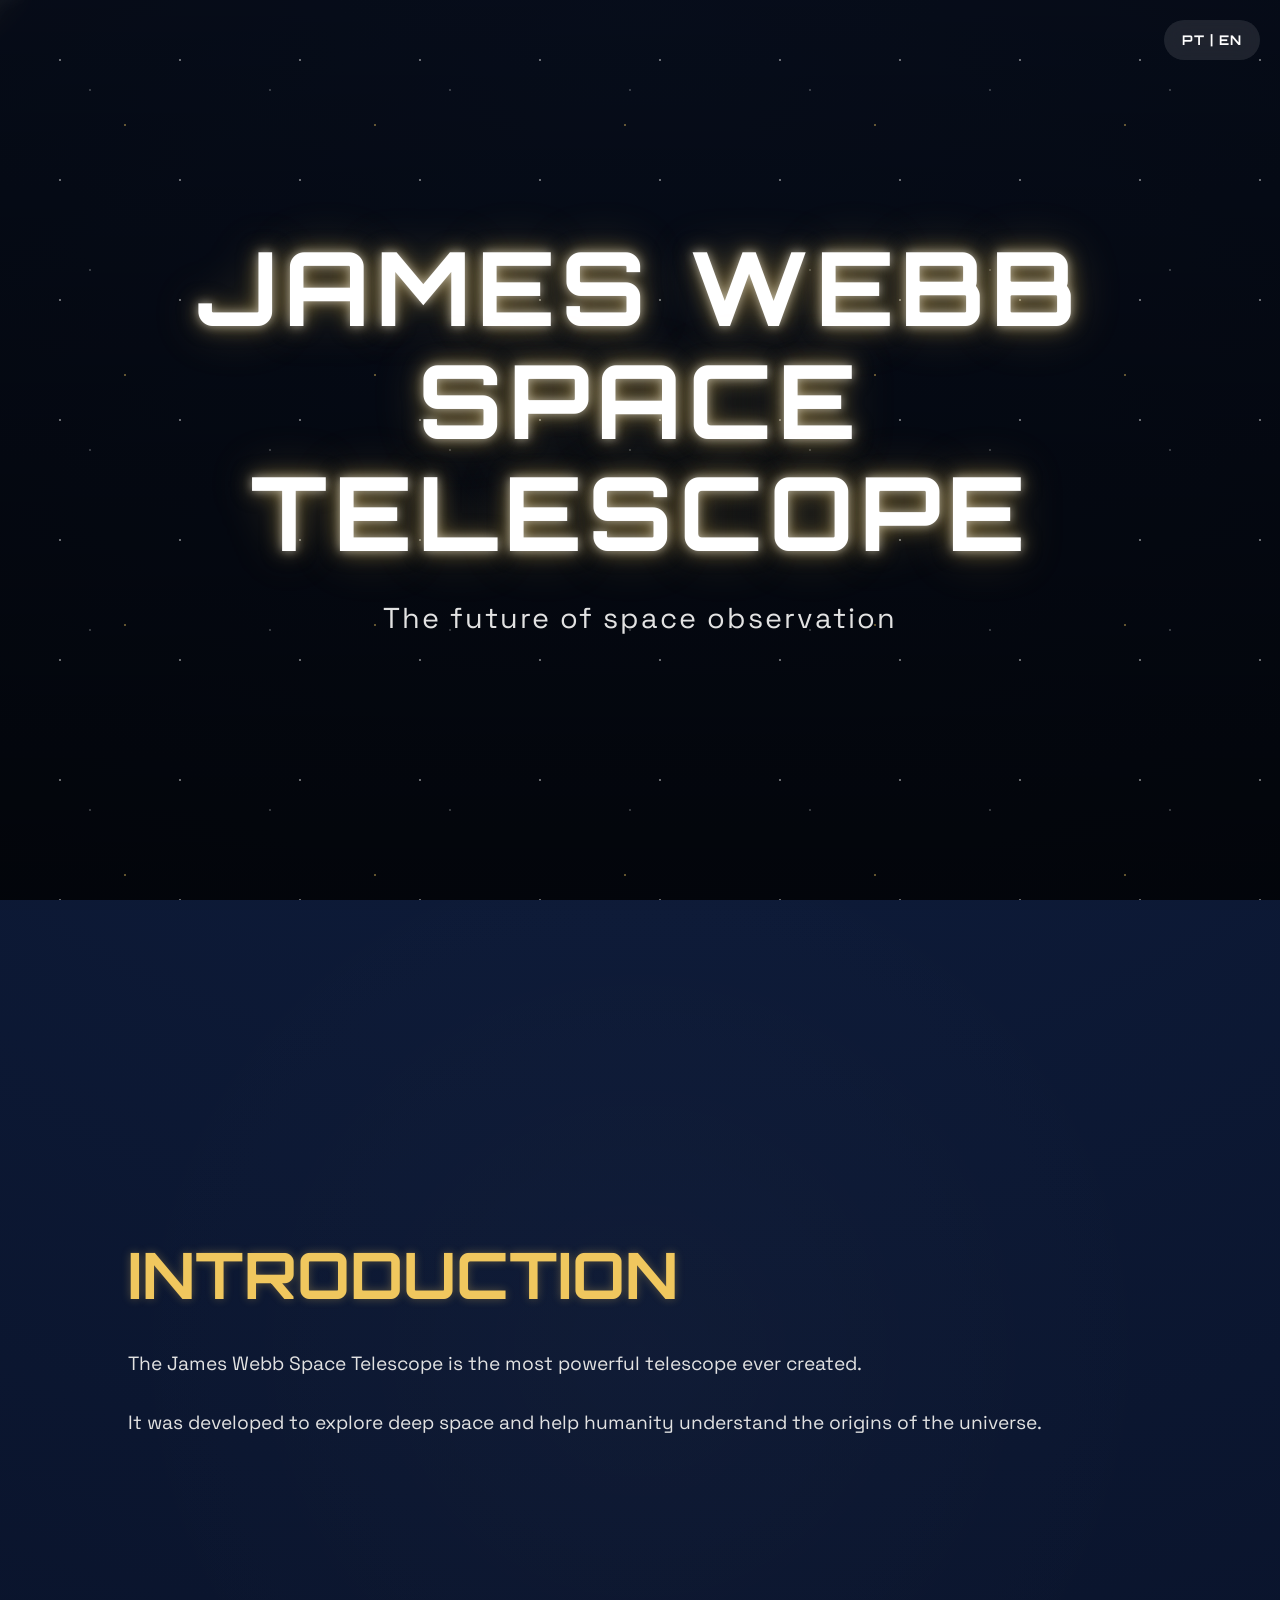
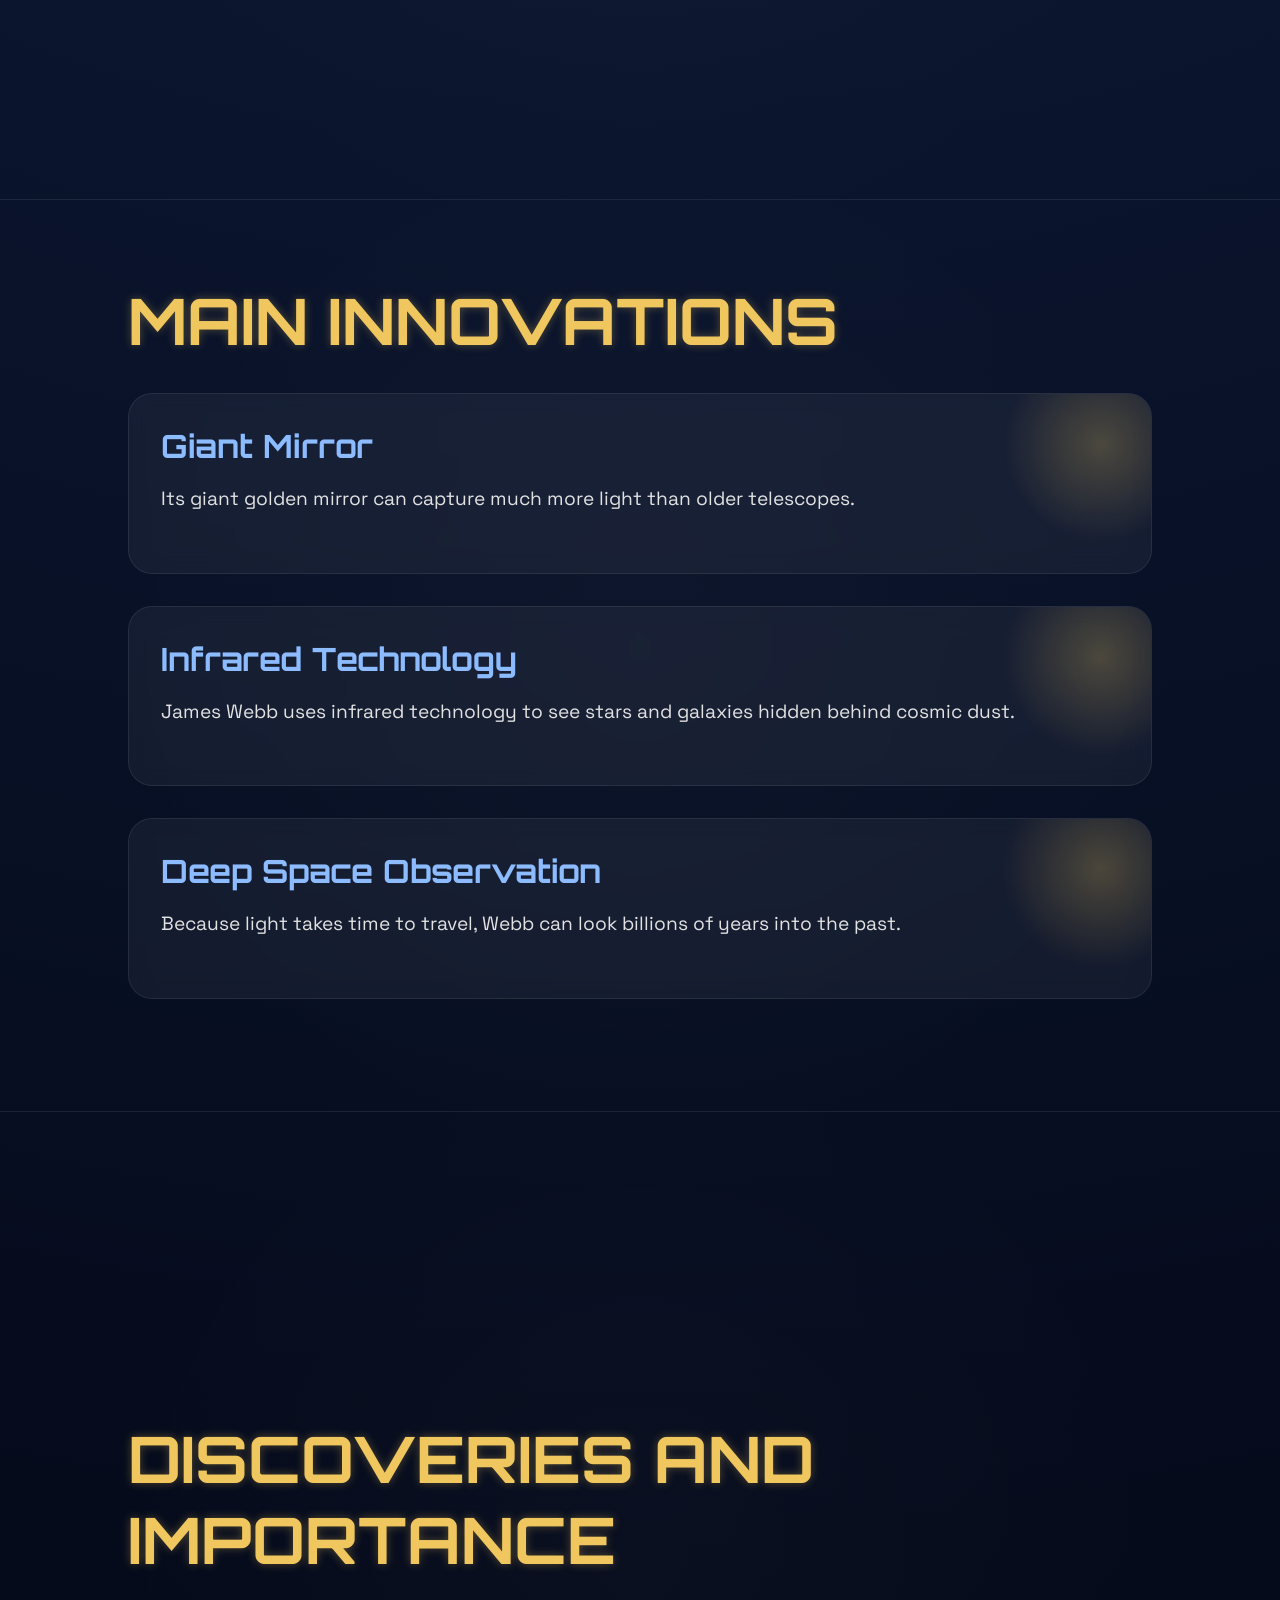
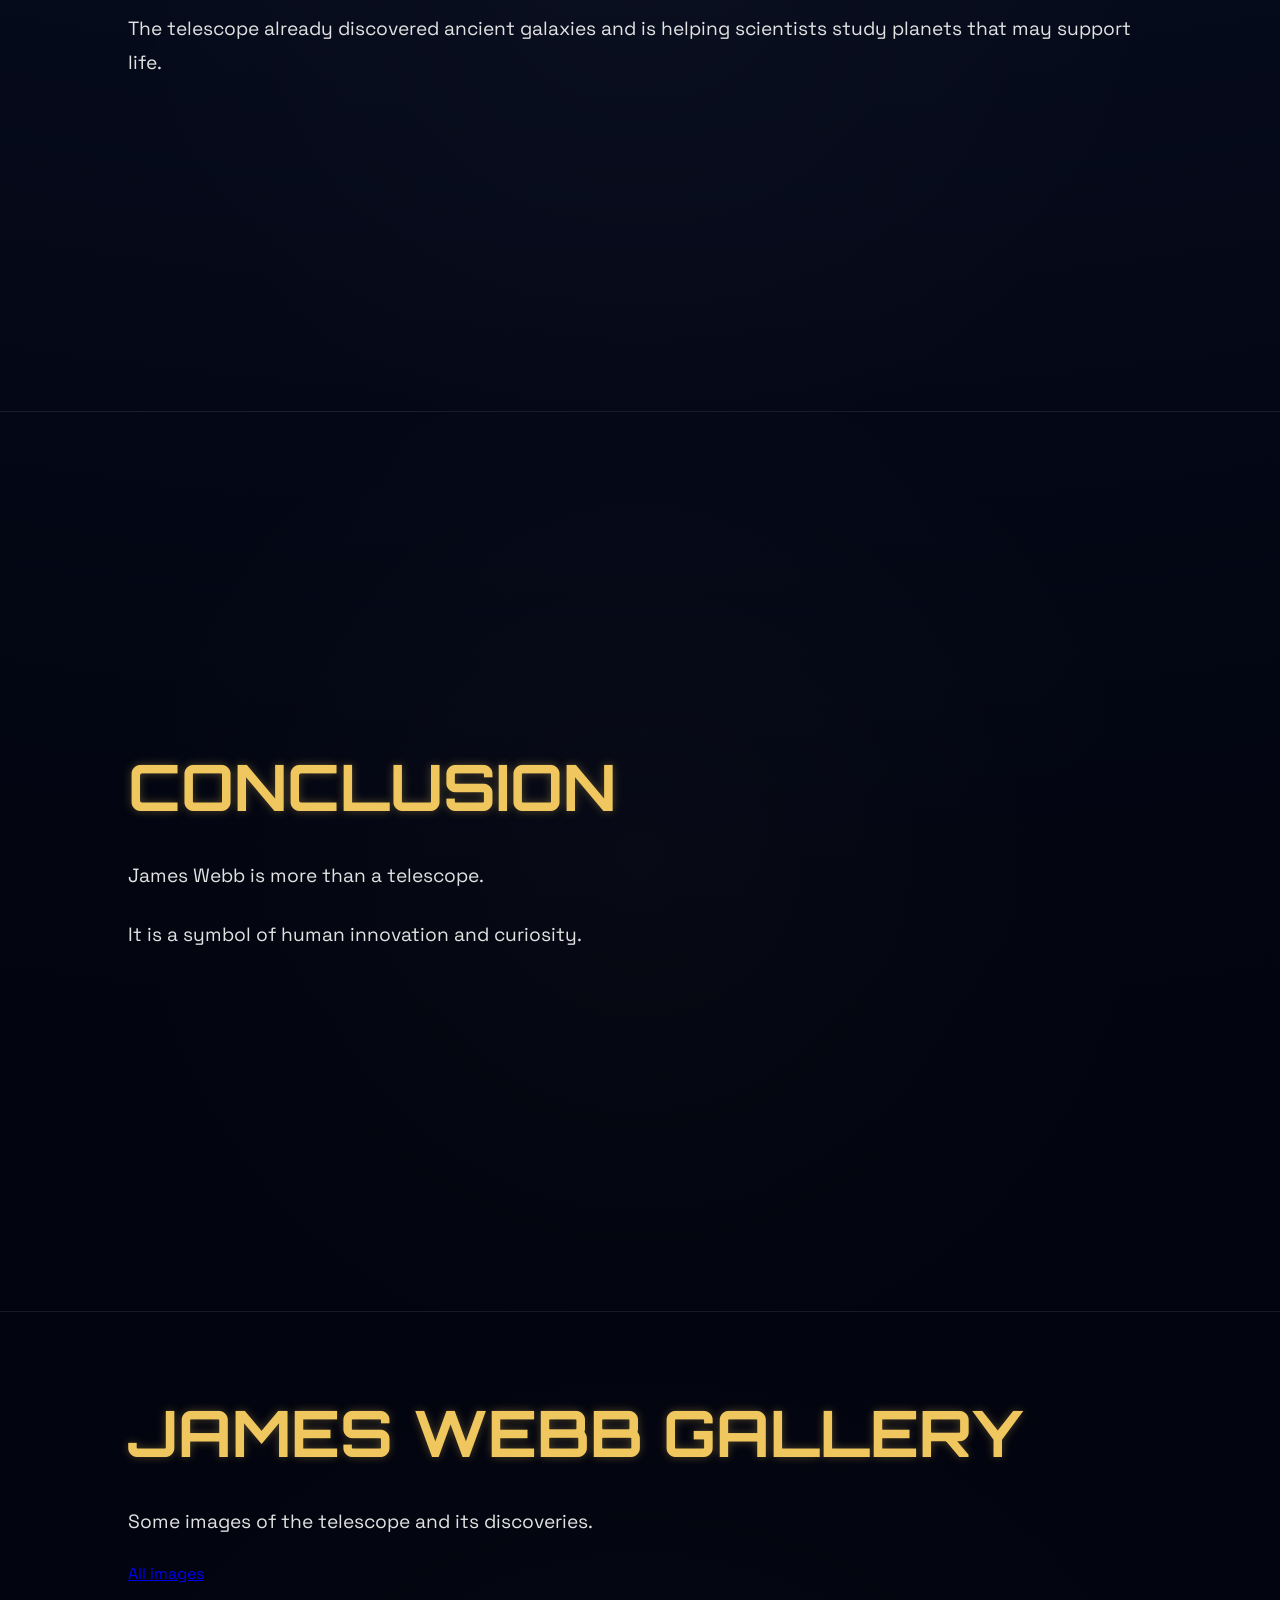
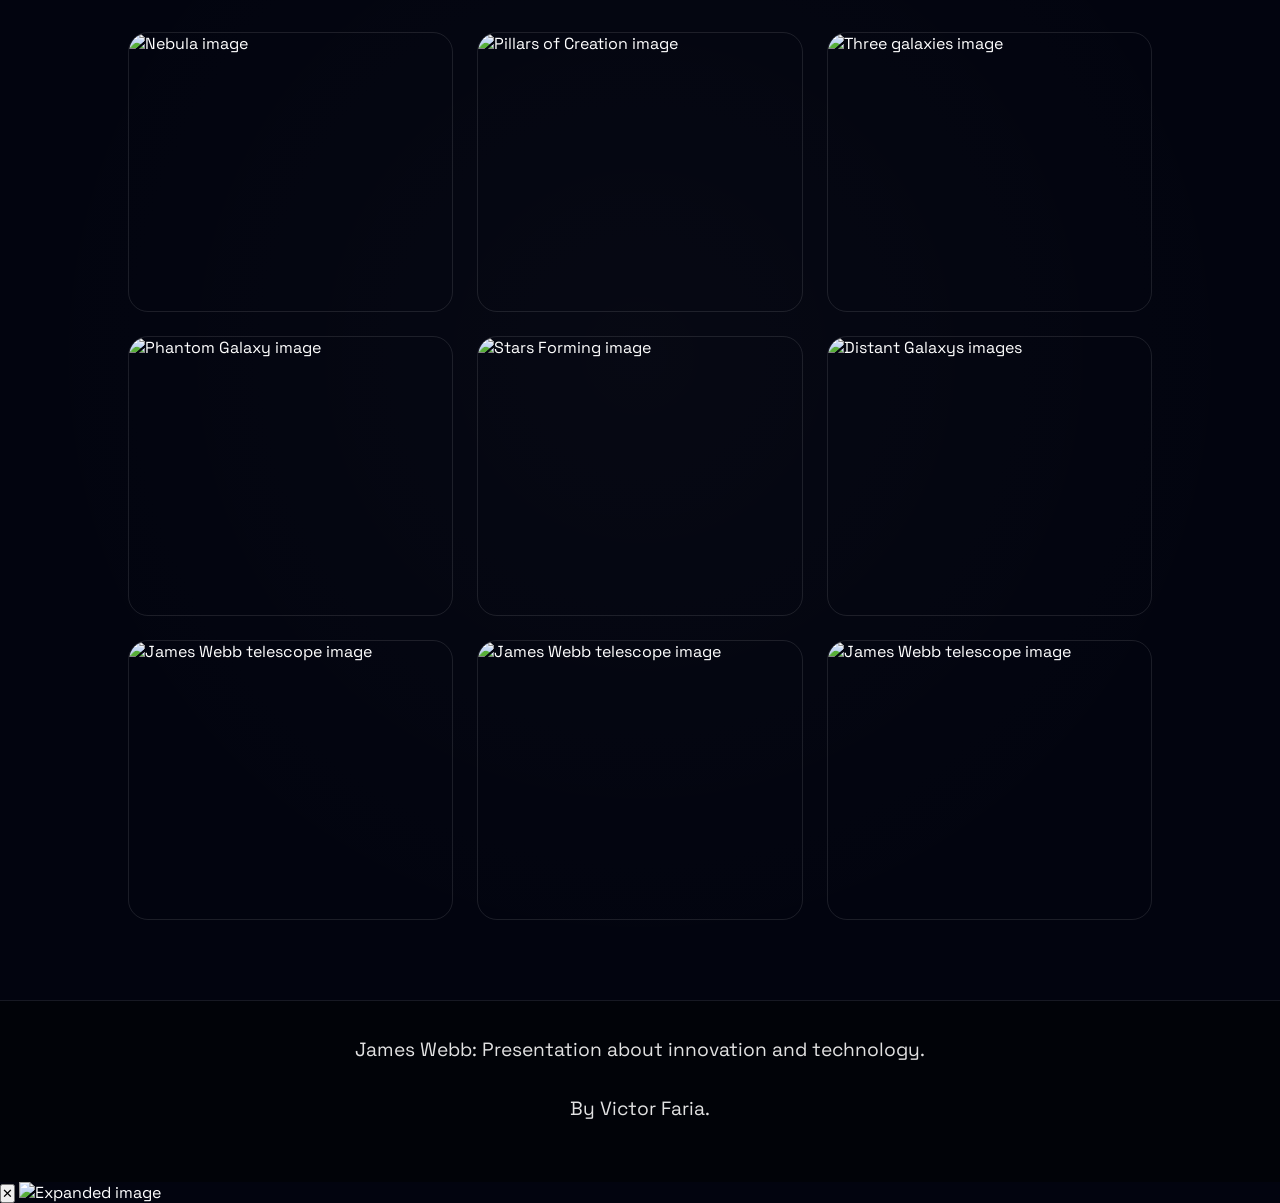
==== commit d4fb96d2: "Implement lightbox for image gallery Added a lightbox feature for expanded image viewing." ====
--- a/index.html
+++ b/index.html
@@ -201,68 +201,79 @@
           <p class="lang-pt">
             Algumas imagens do telescópio e de suas descobertas.
           </p>
-          <a href="https://esawebb.org/images/" class="lang-pt">Todas as imagens</a>
-
-          
+          <a href="https://esawebb.org/images/" class="lang-pt gallery-link"
+            >Todas as imagens</a
+          >
 
           <!-- Inglês -->
           <p class="lang-en">
             Some images of the telescope and its discoveries.
           </p>
-          <a href="https://esawebb.org/images/" class="lang-en">All images</a>
+          <a href="https://esawebb.org/images/" class="gallery-link lang-en"
+            >All images</a
+          >
 
           <!-- Grid de imagens -->
           <div class="gallery-grid">
             <!-- Imagem 1 -->
             <img
+              loading="lazy"
               src="https://science.nasa.gov/wp-content/uploads/2023/06/webb-flickr-52259221868-30e1c78f0c-4k-jpg.webp"
               alt="Nebula image"
             />
 
             <!-- Imagem 2 -->
             <img
+              loading="lazy"
               src="https://cdn.esawebb.org/archives/images/screen/pillarsofcreation_composite.jpg"
               alt="Pillars of Creation image"
             />
 
             <!-- Imagem 3 -->
             <img
+              loading="lazy"
               src="https://news.northeastern.edu/wp-content/uploads/2022/07/1400.jpg?w=1024"
               alt="Three galaxies image"
             />
 
             <!-- Imagem 4 -->
             <img
+              loading="lazy"
               src="https://cdn.esawebb.org/archives/images/screen/potm2208a.jpg"
               alt="Phantom Galaxy image"
             />
 
             <!-- Imagem 5 -->
             <img
+              loading="lazy"
               src="https://cdn.esawebb.org/archives/images/screen/weic2608a.jpg"
               alt="Stars Forming image"
             />
 
             <!-- Imagem 6 -->
             <img
+              loading="lazy"
               src="https://cdn.esawebb.org/archives/images/screen/potm2509a.jpg"
               alt="Distant Galaxys images"
             />
 
             <!-- Imagem 7 -->
             <img
+              loading="lazy"
               src="https://assets.b9.com.br/wp-content/uploads/2025/03/Science_JWST_508012main_mirror40_raw_full.webp"
               alt="James Webb telescope image"
             />
 
             <!-- Imagem 8 -->
             <img
+              loading="lazy"
               src="https://i.metroimg.com/SdJj4Lw9HlnZl6q5wygDNbZ9CHyGs2gCfIWZ1nV72sY/w:900/q:85/f:webp/plain/https://images.metroimg.com/2025/09/01164834/james-webb-4.jpg"
               alt="James Webb telescope image"
             />
 
             <!-- Imagem 9 -->
             <img
+              loading="lazy"
               src="https://p2.trrsf.com/image/fget/cf/1200/1200/middle/images.terra.com/2023/03/13/james_webb_1-sl3gcc3m2n8x.jpg"
               alt="James Webb telescope image"
             />
@@ -284,6 +295,17 @@
       <p class="lang-en">By Victor Faria.</p>
     </footer>
 
+    <!-- LIGHTBOX -->
+
+<div id="lightbox">
+
+  <button id="close-lightbox">
+    ✕
+  </button>
+
+  <img id="lightbox-image" src="" alt="Expanded image">
+
+</div>
     <script src="script.js"></script>
   </body>
 </html>
